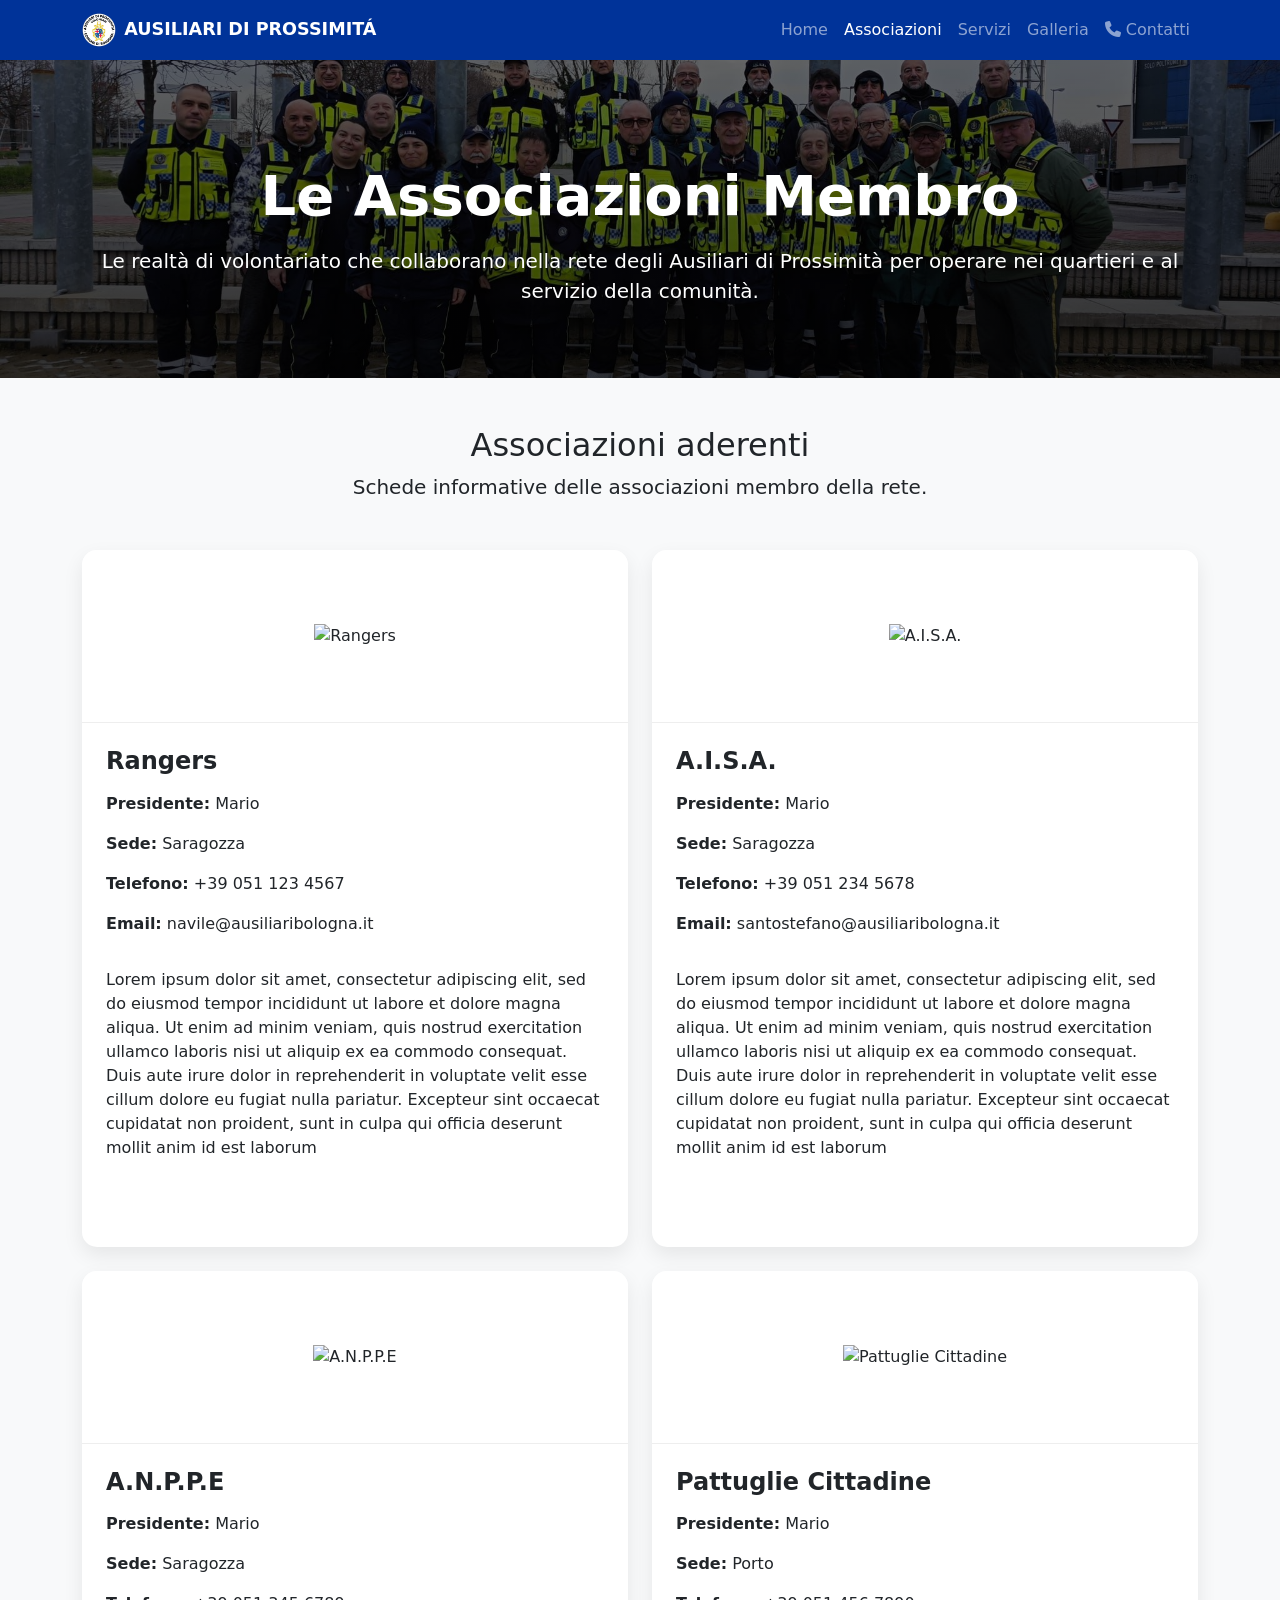
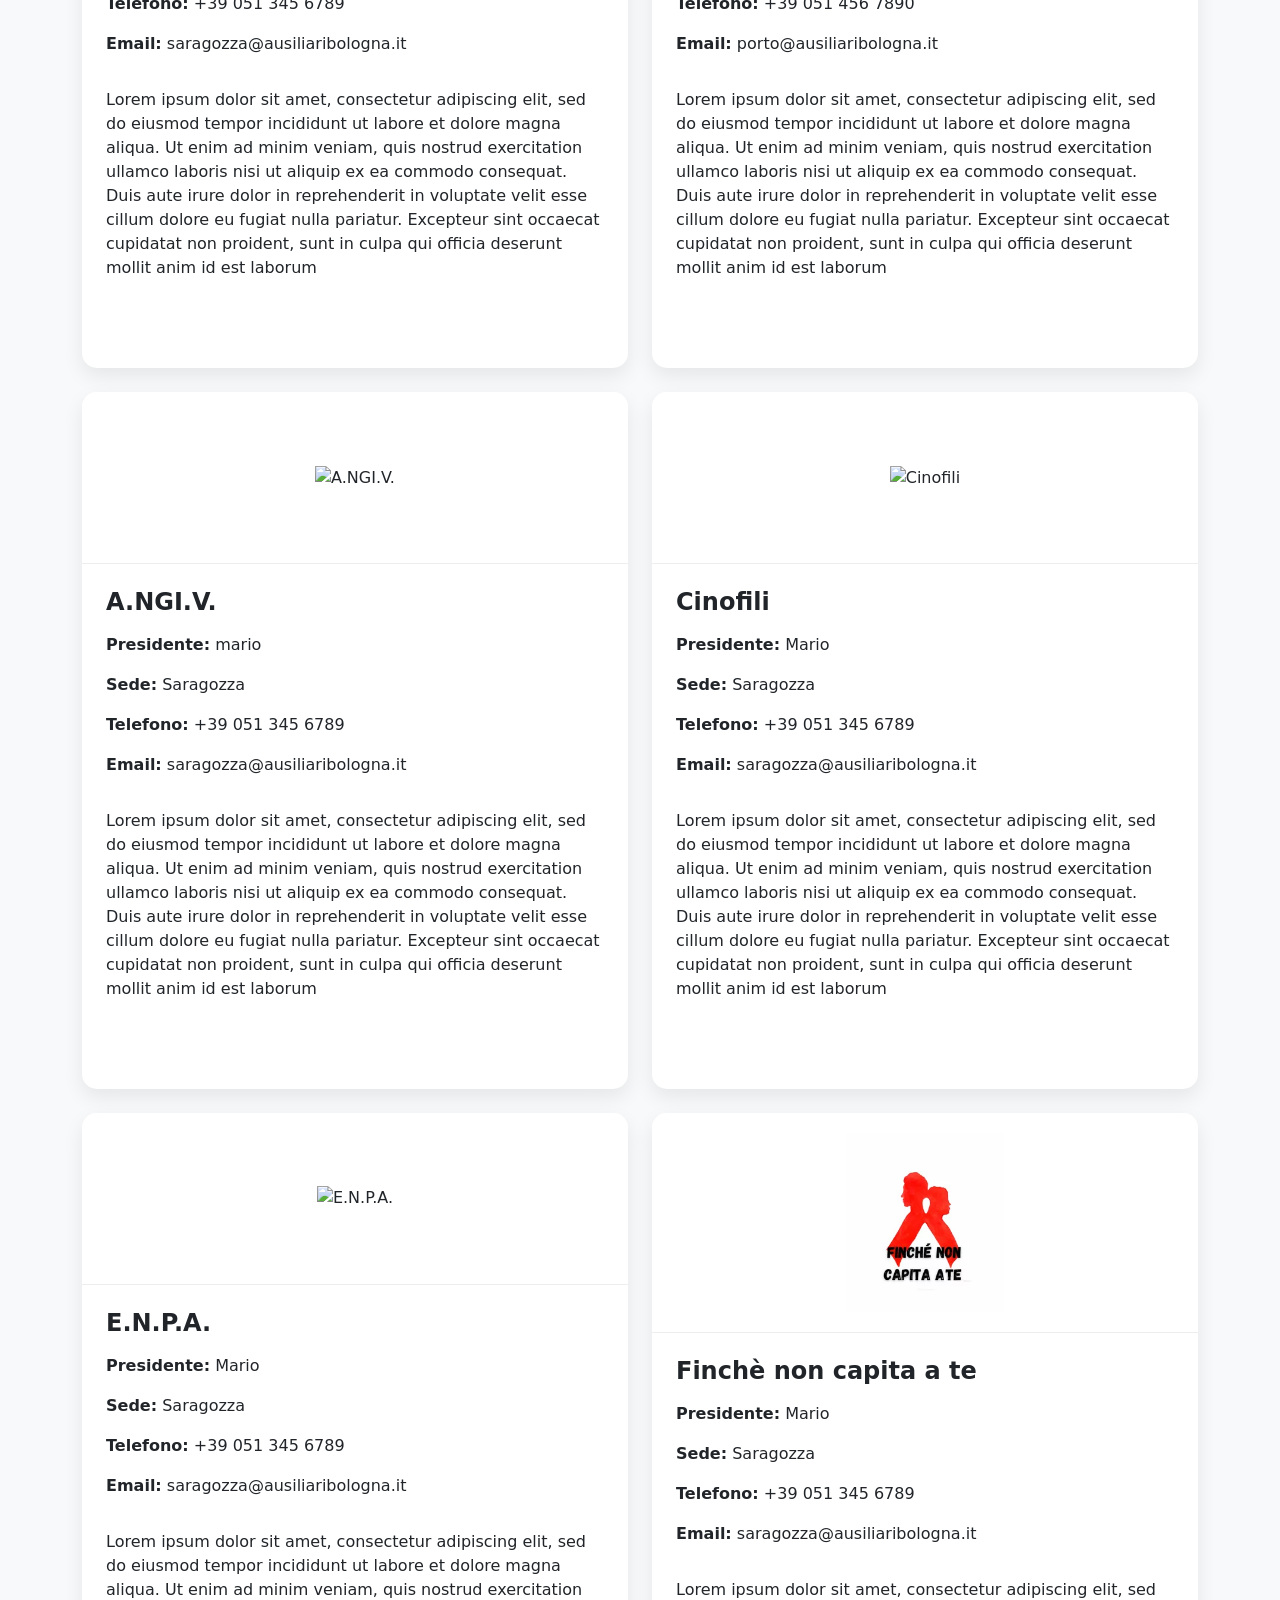
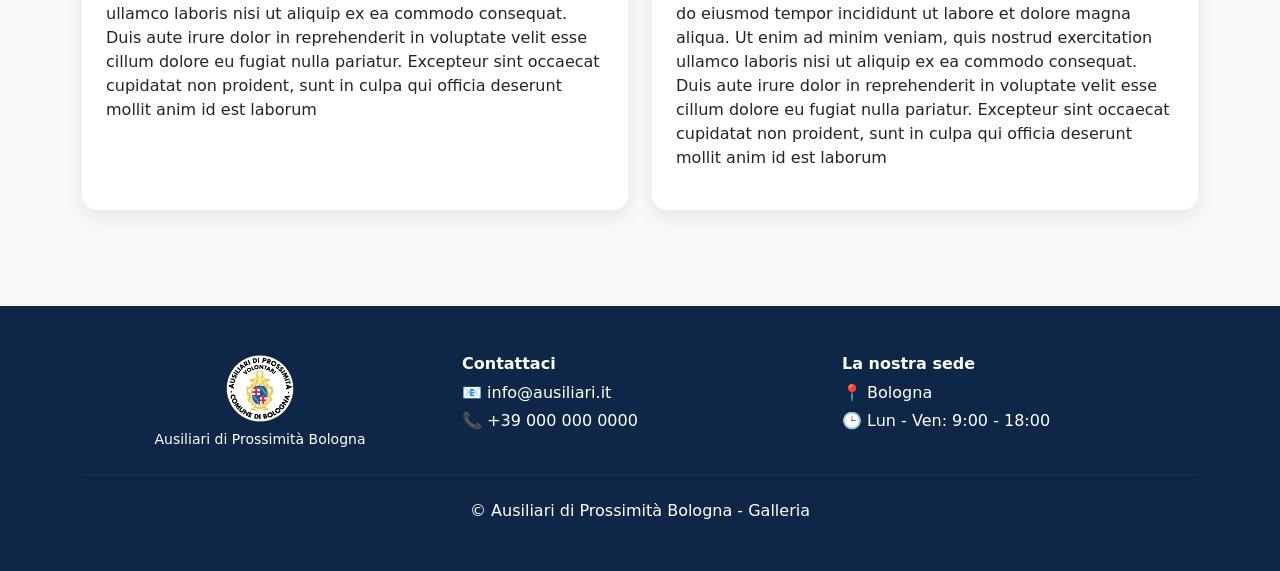
==== html/associazioni.html @ b4db6cfe "Initial commit" ====
<!DOCTYPE html>
<html lang="it">

<head>
    <meta charset="UTF-8">
    <meta name="viewport" content="width=device-width, initial-scale=1.0">
    <title>Associazioni Membro - Ausiliari di Prossimità Bologna</title>
    <link href="https://cdn.jsdelivr.net/npm/bootstrap@5.3.3/dist/css/bootstrap.min.css" rel="stylesheet">
    <link rel="stylesheet" href="https://cdnjs.cloudflare.com/ajax/libs/font-awesome/6.5.2/css/all.min.css">
    <link rel="stylesheet" href="../css/associazioni.css">
    <link rel="stylesheet" href="../css/common.css">
</head>

<body>

    <nav class="navbar navbar-expand-lg navbar-dark bg-bologna-dark fixed-top">
        <div class="container">
            <a class="navbar-brand fw-bold d-flex align-items-center gap-2" href="homepage.html">
                <img src="../immagini/logo volontari no bgrnd.png" alt="Logo" class="navbar-logo">
                <span class="navbar-brand-text">AUSILIARI DI PROSSIMITÁ</span>
            </a>
            <button class="navbar-toggler" type="button" data-bs-toggle="collapse" data-bs-target="#navbarNav"
                aria-controls="navbarNav" aria-expanded="false" aria-label="Toggle navigation">
                <span class="navbar-toggler-icon"></span>
            </button>

            <div class="collapse navbar-collapse" id="navbarNav">
                <ul class="navbar-nav ms-auto">
                    <li class="nav-item"><a class="nav-link" href="homepage.html">Home</a></li>
                    <li class="nav-item"><a class="nav-link active" href="associazioni.html">Associazioni</a></li>
                    <li class="nav-item"><a class="nav-link" href="servizi.html">Servizi</a></li>
                    <li class="nav-item"><a class="nav-link" href="galleria.html">Galleria</a></li>
                    <li class="nav-item"><a class="nav-link" href="contatti.html"><i class="fa-solid fa-phone"></i>
                            Contatti</a></li>
                </ul>
            </div>
        </div>
    </nav>

    <section class="side-hero">
        <div class="container text-center text-white">
            <h1 class="display-4 fw-bold mb-3">Le Associazioni Membro</h1>
            <p class="lead mb-0">Le realtà di volontariato che collaborano nella rete degli Ausiliari di Prossimità
                per operare nei quartieri e al servizio della comunità.</p>
        </div>
    </section>

    <section class="py-5">
        <div class="container">
            <div class="text-center mb-5">
                <h2 class="section-title">Associazioni aderenti</h2>
                <p class="lead">Schede informative delle associazioni membro della rete.</p>
            </div>

            <div class="row g-4" id="associazioniContainer"></div>
        </div>
    </section>


    <footer class="py-5 mt-5 footer-custom">
        <div class="container">
            <div class="row text-center g-4">

                <div class="col-md-4">
                    <img src="../immagini/logo volontari no bgrnd.png" alt="Logo Ausiliari di Prossimità Bologna"
                        class="footer-logo">
                    <p class="mb-0 small">
                        Ausiliari di Prossimità Bologna
                    </p>
                </div>

                <div class="col-md-4 footer-col">
                    <h6 class="fw-bold mb-2">Contattaci</h6>
                    <p class="mb-1">
                        📧 info@ausiliari.it
                    </p>
                    <p class="mb-0">
                        📞 +39 000 000 0000
                    </p>
                </div>

                <div class="col-md-4 footer-col">
                    <h6 class="fw-bold mb-2">La nostra sede</h6>
                    <p class="mb-1">
                        📍 Bologna
                    </p>
                    <p class="mb-0">
                        🕒 Lun - Ven: 9:00 - 18:00
                    </p>
                </div>

            </div>

            <hr class="my-4 footer-divider">

            <div class="text-center">
                <p class="mb-0">© Ausiliari di Prossimità Bologna - Galleria</p>
            </div>
        </div>
    </footer>

    <script src="https://cdn.jsdelivr.net/npm/bootstrap@5.3.3/dist/js/bootstrap.bundle.min.js"></script>
    <script defer src="../js/dati-associazioni.js"></script>
    <script defer src="../js/associazioni.js"></script>
</body>

</html>
---- css/associazioni.css ----
body {
    background: #f8f9fa;
}

/* HERO */
.page-hero {
    background: linear-gradient(rgba(0,0,0,0.6), rgba(0,0,0,0.7)),
                url('https://www.comune.bologna.it/myportal/C_A944/api/content/download?id=63e0cdc2f6263400970881e2&size=lg') center/cover no-repeat;
    min-height: 40vh;
    display: flex;
    align-items: center;
    padding-top: 80px;
    color: white;
}

/* BOX GENERICI */
.segreteria-box,
.contact-form-box {
    background: white;
    padding: 2rem;
    border-radius: 15px;
    box-shadow: 0 8px 20px rgba(0,0,0,0.08);
}

/* CARD ASSOCIAZIONI */
.association-card {
    border: none;
    border-radius: 15px;
    overflow: hidden;
    box-shadow: 0 8px 20px rgba(0,0,0,0.08);
    height: 100%;
}

/* BLOCCO LOGO */
.association-logo-box {
    height: 220px;
    display: flex;
    align-items: center;
    justify-content: center;
    background: #fff;
    border-bottom: 1px solid #eee;
    padding: 20px;
}

/* LOGO */
.association-logo-box img {
    max-width: 100%;
    max-height: 100%;
    width: auto;
    height: auto;
    object-fit: contain;
    object-position: center;
    display: block;
    margin: 0 auto;
}

/* TESTO CARD */
.association-info {
    display: flex;
    flex-direction: column;
    height: 100%;
}
---- css/common.css ----
/* Navbar Blu Scuro + Bottoni Rossi Bologna */
.bg-bologna-dark { background-color: #003399 !important; }
.btn-primary { 
    background-color: #FFCC00 !important; 
    border-color: #FFCC00 !important; 
}
.btn-primary:hover { 
    background-color: #b49000 !important; 
    border-color: #b49000 !important; 
}
.btn-outline-light:hover { 
    border-color: #b49000; 
    background-color: #b49000; 
    color: white; 
}
/* NAVBAR LOGO */

.navbar-logo {
    height: 34px;
    width: auto;
    object-fit: contain;
}

.navbar-brand {
    font-size: 1.1rem;
    line-height: 1.1;
}

.navbar-brand-text {
    display: inline-block;
}

@media (max-width: 575.98px) {
    .navbar-brand {
        font-size: 0.82rem;
        max-width: calc(100% - 56px);
    }

    .navbar-brand-text {
        line-height: 1.05;
    }

    .navbar-logo {
        height: 24px;
    }

    .navbar {
        padding-top: 0.35rem;
        padding-bottom: 0.35rem;
    }

    .navbar-toggler {
        padding: 0.25rem 0.5rem;
    }
}
/* FOOTER */

.footer-custom {
    background: #0f2747;
    color: white;
}

.footer-divider {
    border-color: rgba(255,255,255,0.2);
}

.footer-logo {
    max-width: 70px;
    height: auto;
    display: block;
    margin: 0 auto 6px;
}

.footer-col {
    display: flex;
    flex-direction: column;
    align-items: center;
}

/* su desktop li allineiamo a sinistra ma con struttura uguale */
@media (min-width: 768px) {
    .footer-col {
        align-items: flex-start;
    }
}

.side-hero {
    background: linear-gradient(rgba(0,0,0,0.55), rgba(0,0,0,0.72)),
                url('../immagini/foto\ di\ gruppo.jpeg') center/cover no-repeat;
    min-height: 42vh;
    display: flex;
    align-items: center;
    padding-top: 90px;
}

.side-row {
    margin-bottom: 2rem;
}
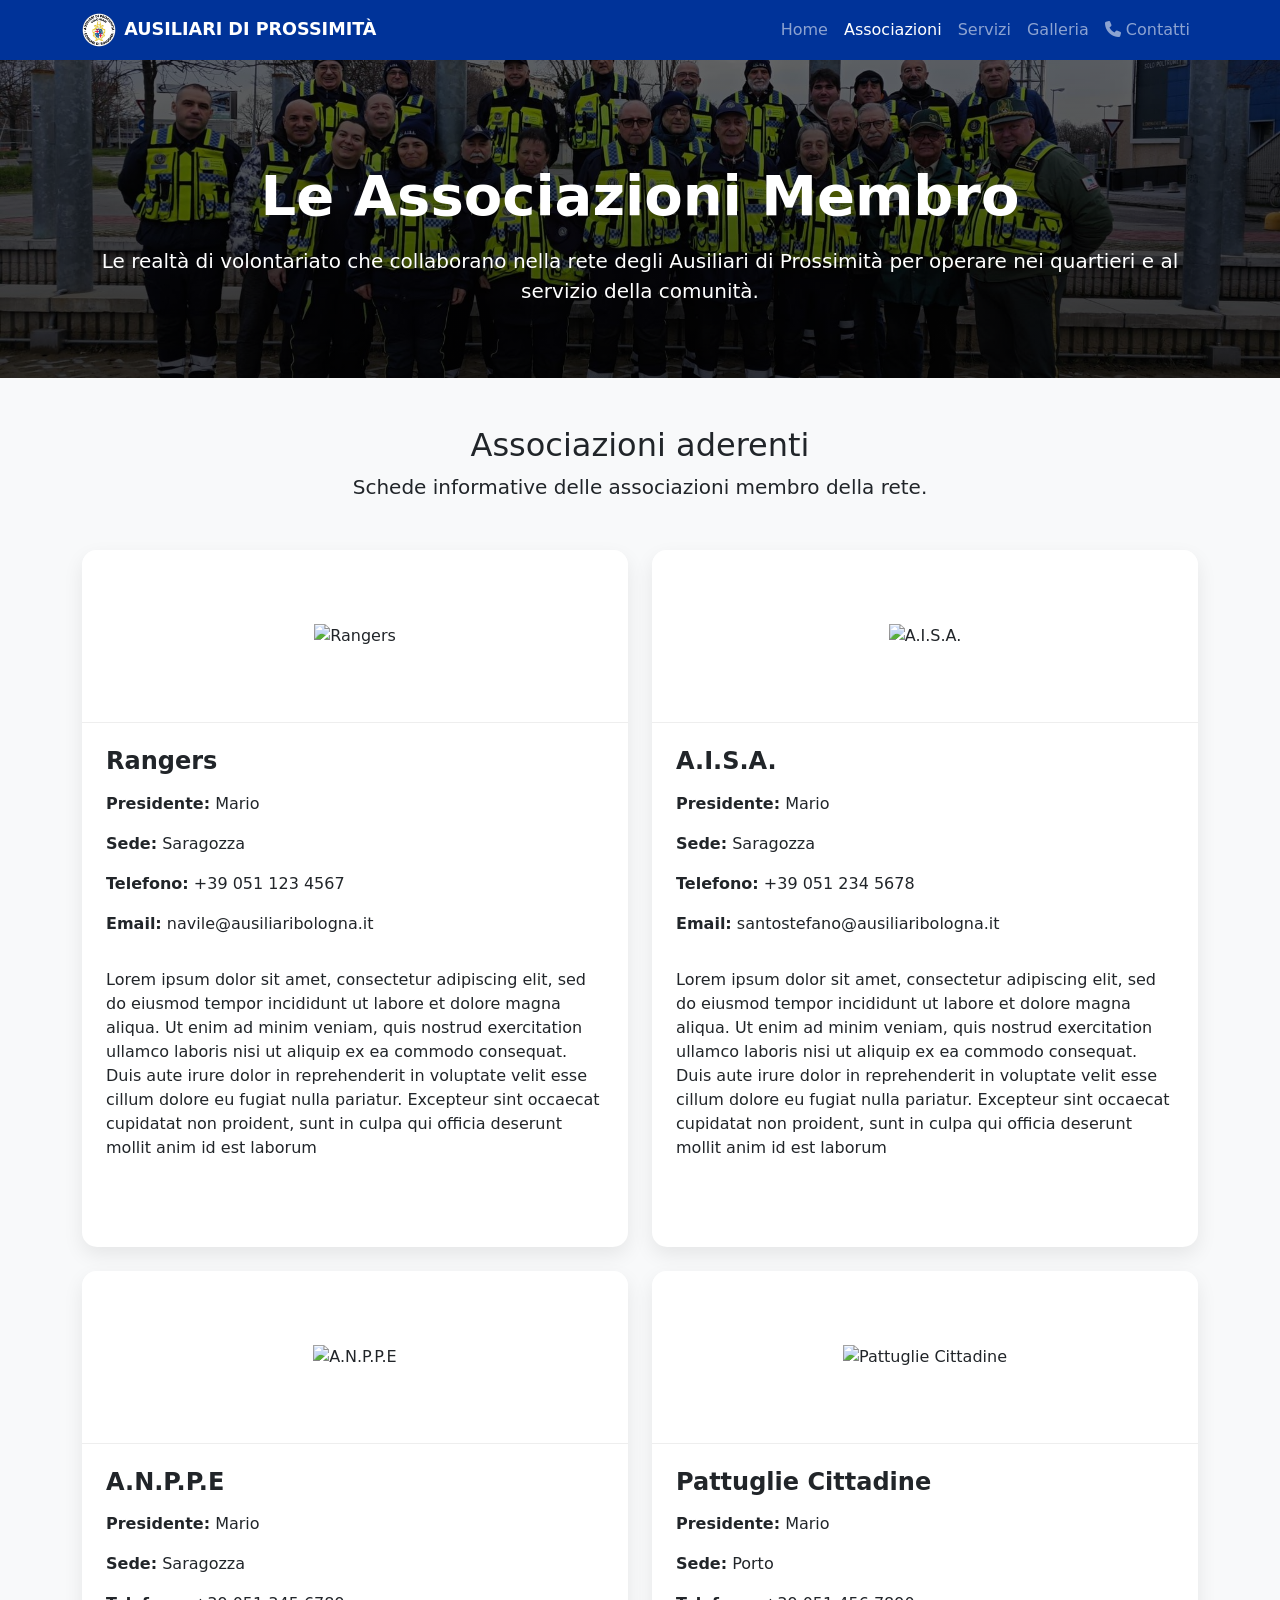
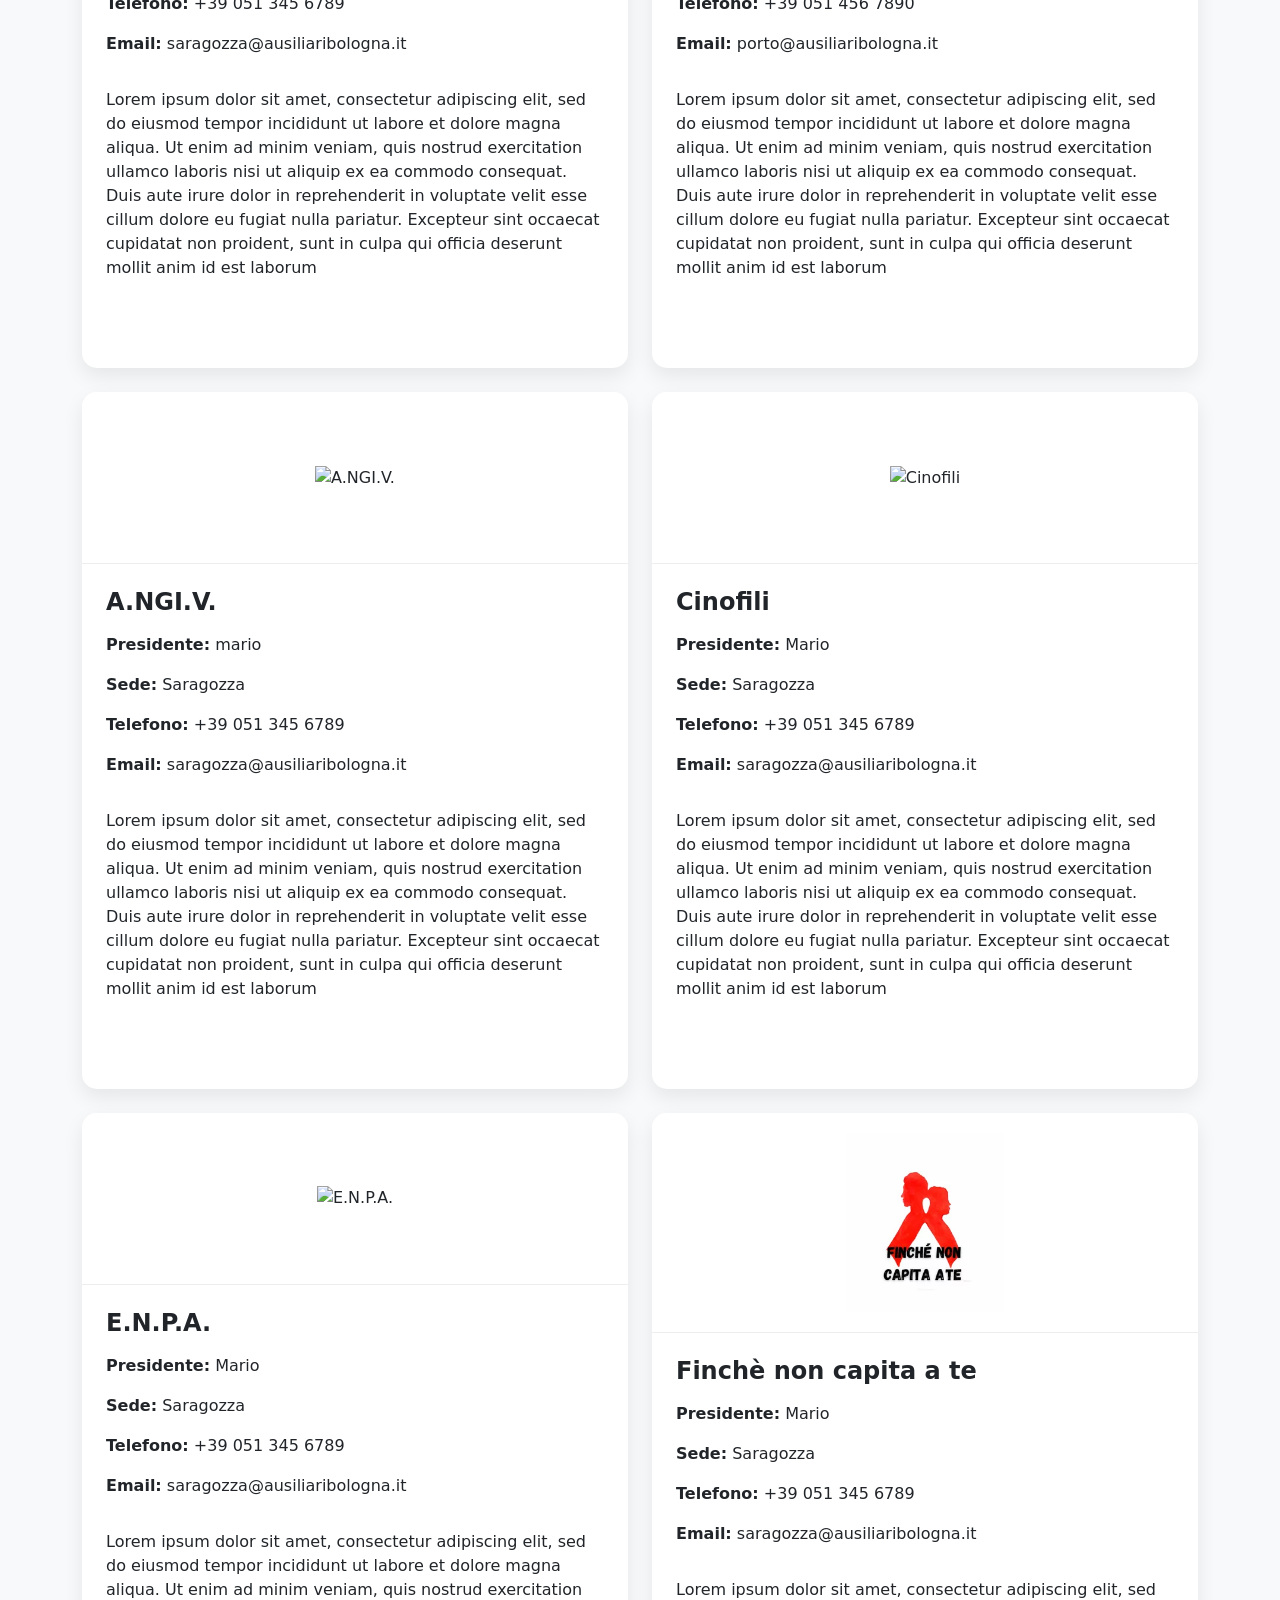
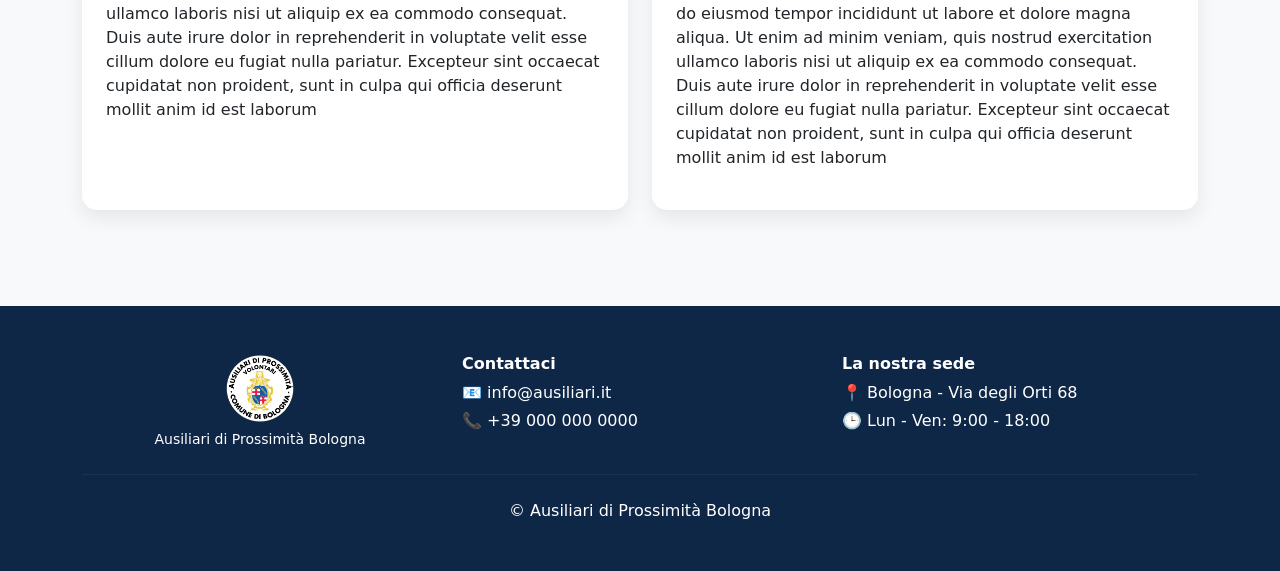
==== commit a05c5bd8: "pulizia codice, PHP pulizia codice morto css, fix footer, nuovo php" ====
--- a/html/associazioni.html
+++ b/html/associazioni.html
@@ -17,7 +17,7 @@
         <div class="container">
             <a class="navbar-brand fw-bold d-flex align-items-center gap-2" href="homepage.html">
                 <img src="../immagini/logo volontari no bgrnd.png" alt="Logo" class="navbar-logo">
-                <span class="navbar-brand-text">AUSILIARI DI PROSSIMITÁ</span>
+                <span class="navbar-brand-text">AUSILIARI DI PROSSIMITÀ</span>
             </a>
             <button class="navbar-toggler" type="button" data-bs-toggle="collapse" data-bs-target="#navbarNav"
                 aria-controls="navbarNav" aria-expanded="false" aria-label="Toggle navigation">
@@ -82,7 +82,7 @@
                 <div class="col-md-4 footer-col">
                     <h6 class="fw-bold mb-2">La nostra sede</h6>
                     <p class="mb-1">
-                        📍 Bologna
+                        📍 Bologna - Via degli Orti 68
                     </p>
                     <p class="mb-0">
                         🕒 Lun - Ven: 9:00 - 18:00
@@ -94,7 +94,7 @@
             <hr class="my-4 footer-divider">
 
             <div class="text-center">
-                <p class="mb-0">© Ausiliari di Prossimità Bologna - Galleria</p>
+                <p class="mb-0">© Ausiliari di Prossimità Bologna</p>
             </div>
         </div>
     </footer>
--- a/css/associazioni.css
+++ b/css/associazioni.css
@@ -1,16 +1,5 @@
 body {
     background: #f8f9fa;
-}
-
-/* HERO */
-.page-hero {
-    background: linear-gradient(rgba(0,0,0,0.6), rgba(0,0,0,0.7)),
-                url('https://www.comune.bologna.it/myportal/C_A944/api/content/download?id=63e0cdc2f6263400970881e2&size=lg') center/cover no-repeat;
-    min-height: 40vh;
-    display: flex;
-    align-items: center;
-    padding-top: 80px;
-    color: white;
 }
 
 /* BOX GENERICI */
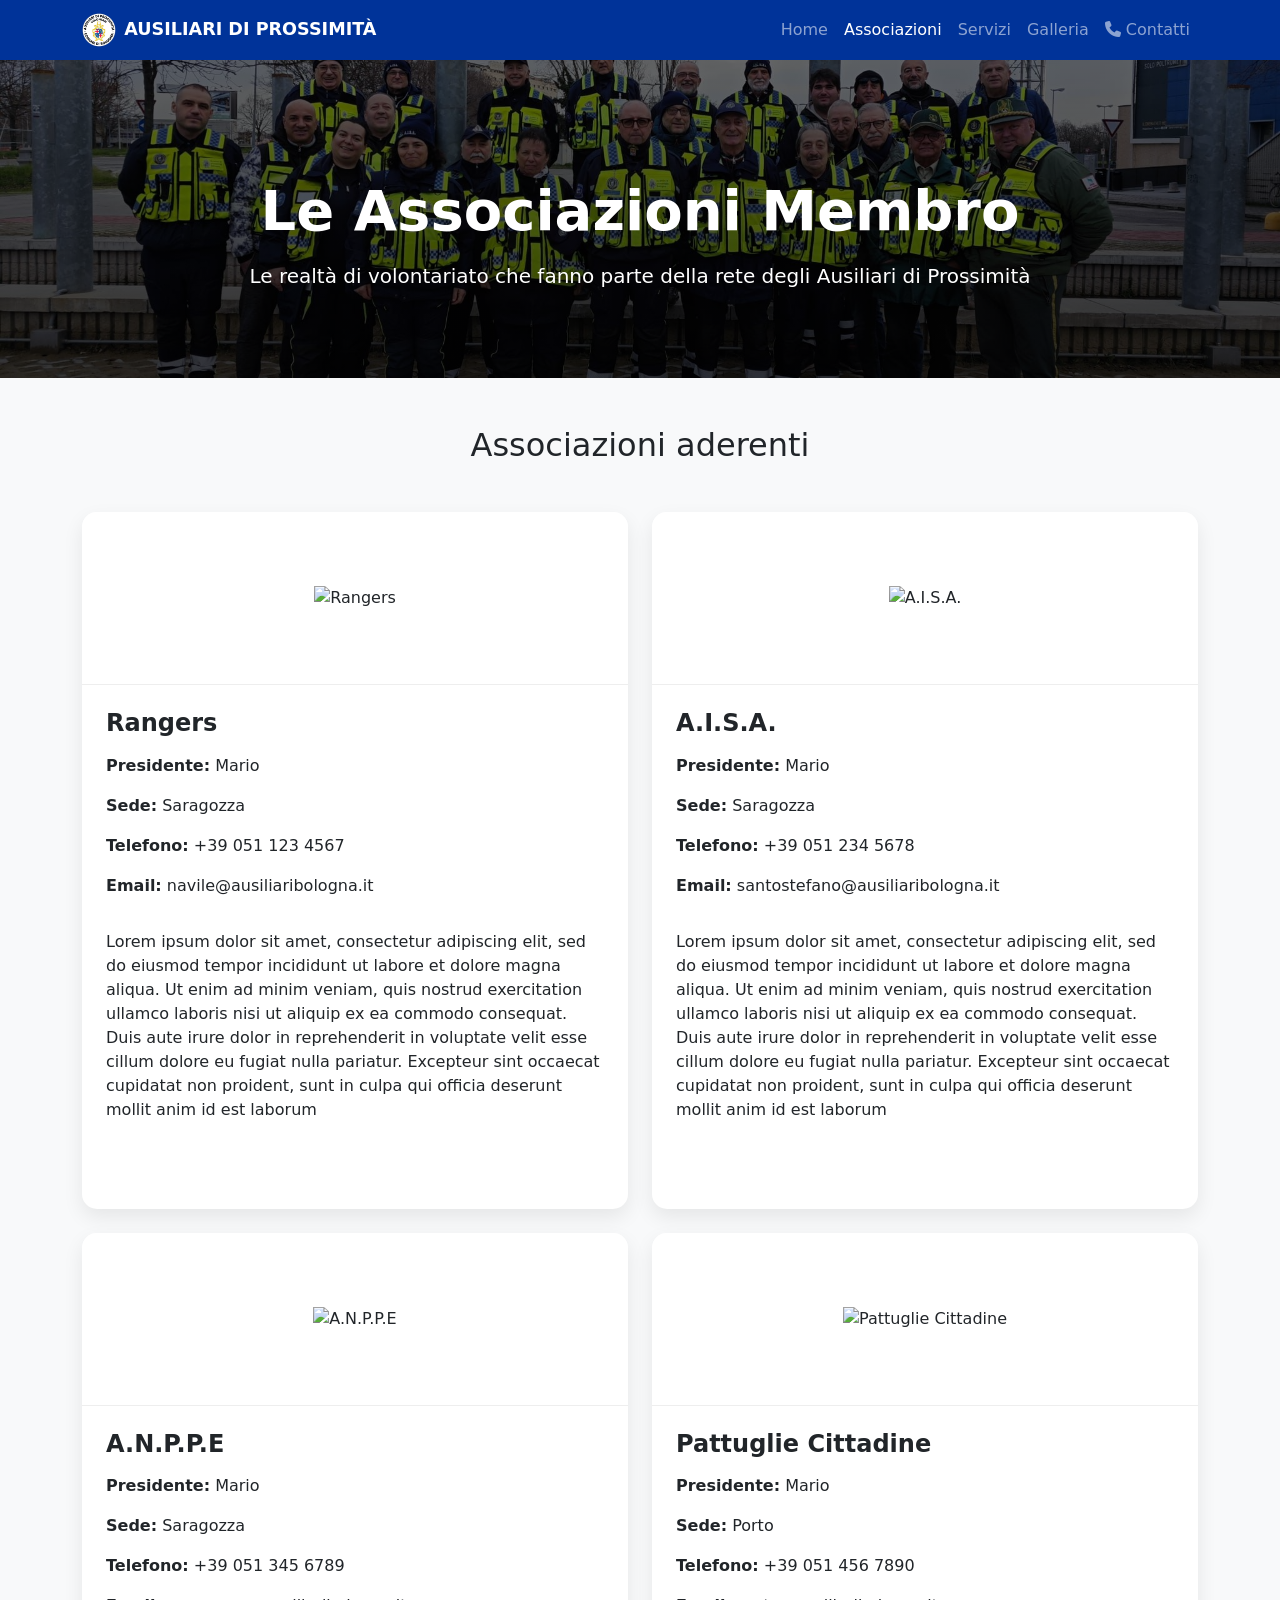
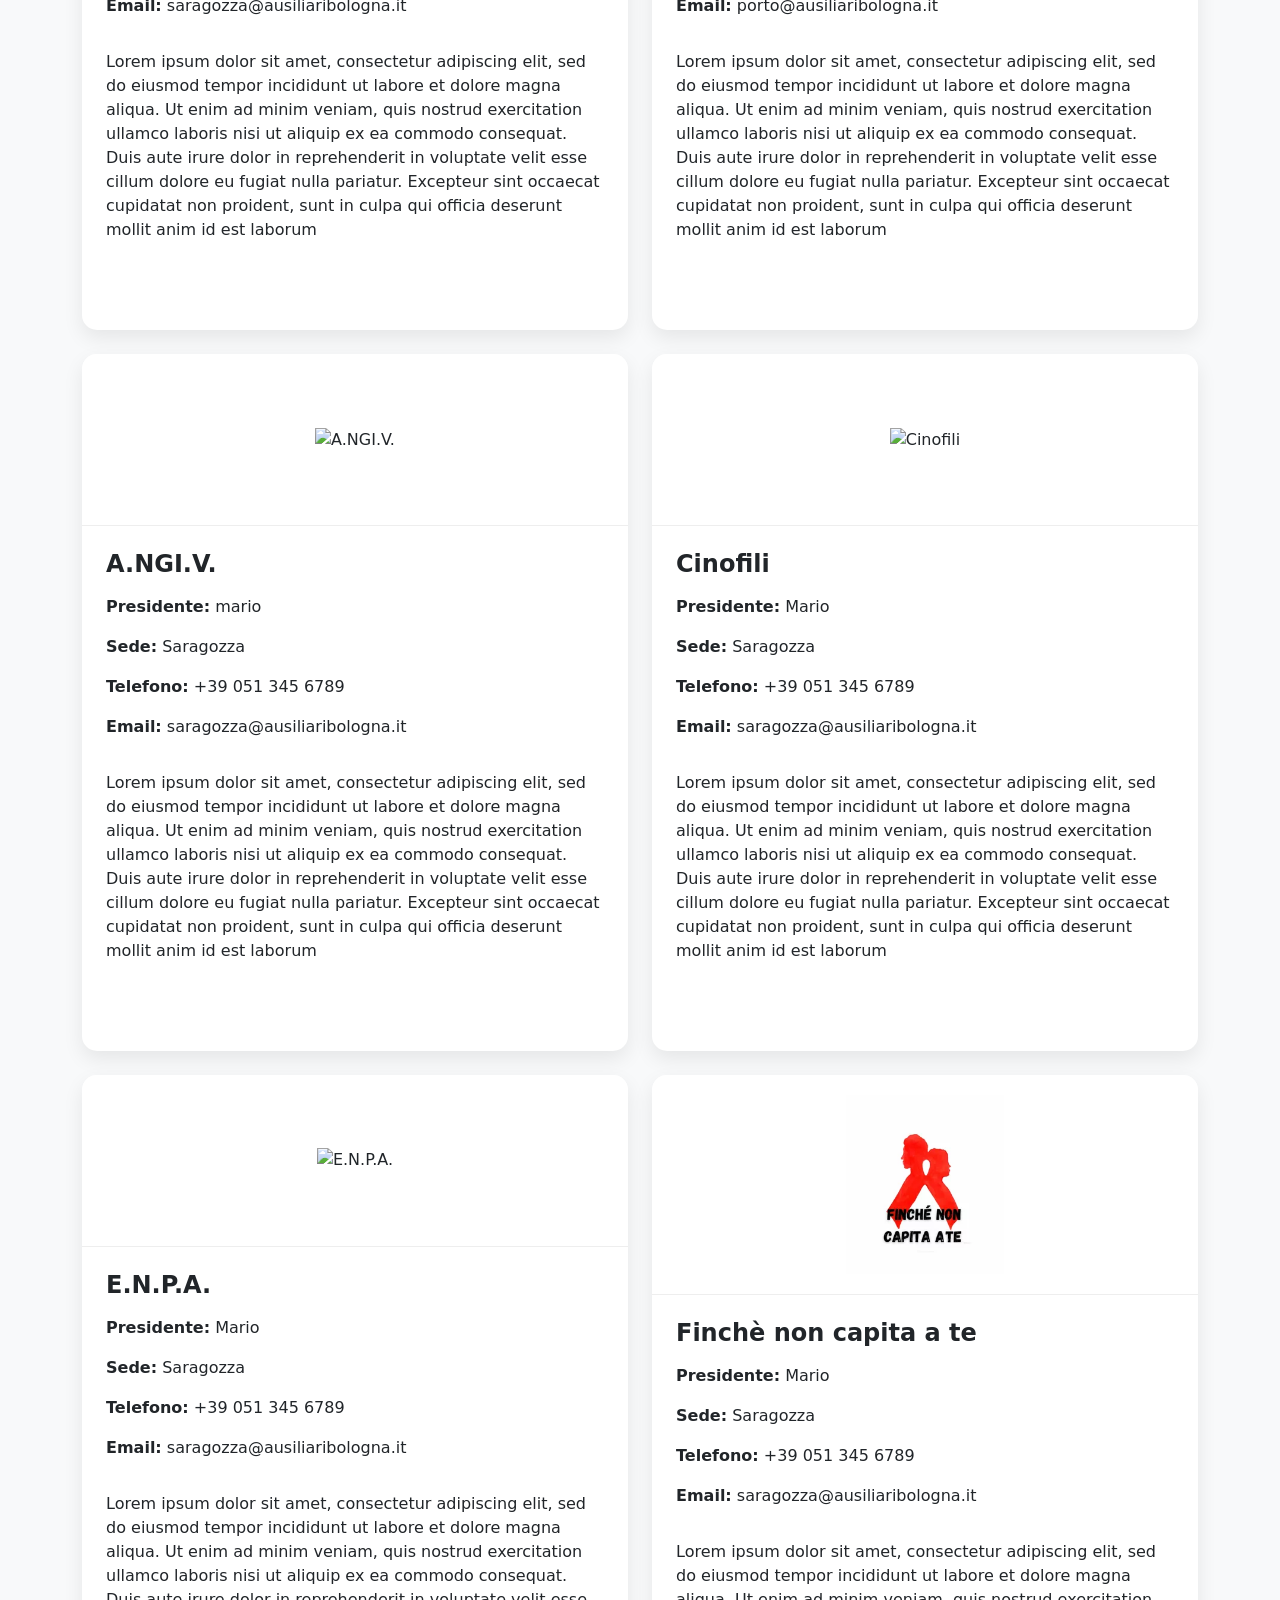
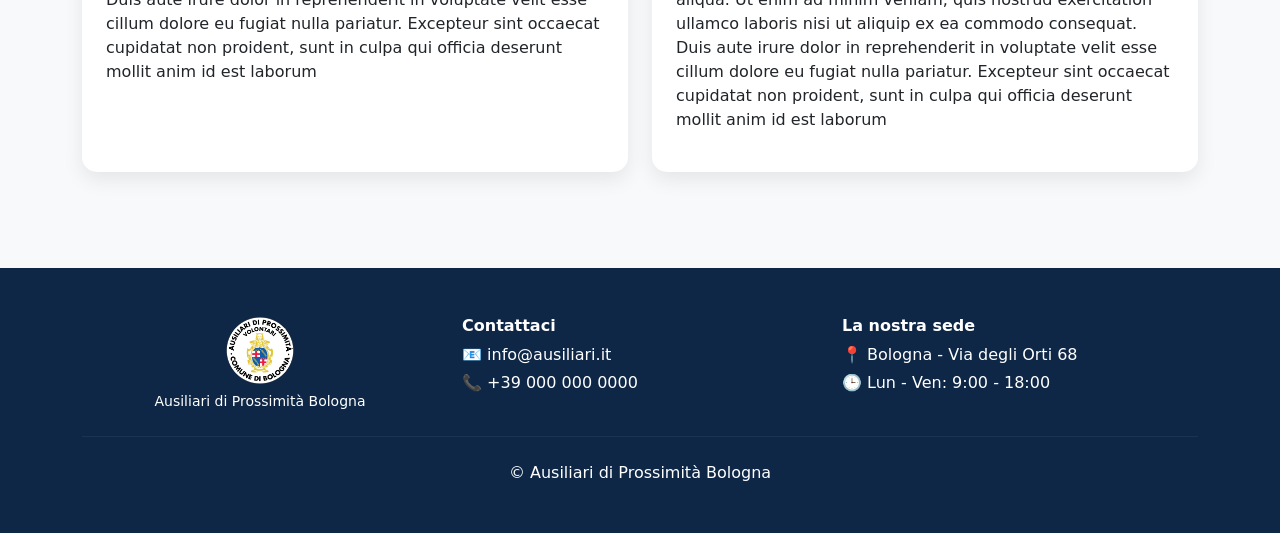
==== commit 6392405e: "popolamento pt1" ====
--- a/html/associazioni.html
+++ b/html/associazioni.html
@@ -40,8 +40,7 @@
     <section class="side-hero">
         <div class="container text-center text-white">
             <h1 class="display-4 fw-bold mb-3">Le Associazioni Membro</h1>
-            <p class="lead mb-0">Le realtà di volontariato che collaborano nella rete degli Ausiliari di Prossimità
-                per operare nei quartieri e al servizio della comunità.</p>
+            <p class="lead mb-0">Le realtà di volontariato che fanno parte della rete degli Ausiliari di Prossimità</p>
         </div>
     </section>
 
@@ -49,7 +48,6 @@
         <div class="container">
             <div class="text-center mb-5">
                 <h2 class="section-title">Associazioni aderenti</h2>
-                <p class="lead">Schede informative delle associazioni membro della rete.</p>
             </div>
 
             <div class="row g-4" id="associazioniContainer"></div>
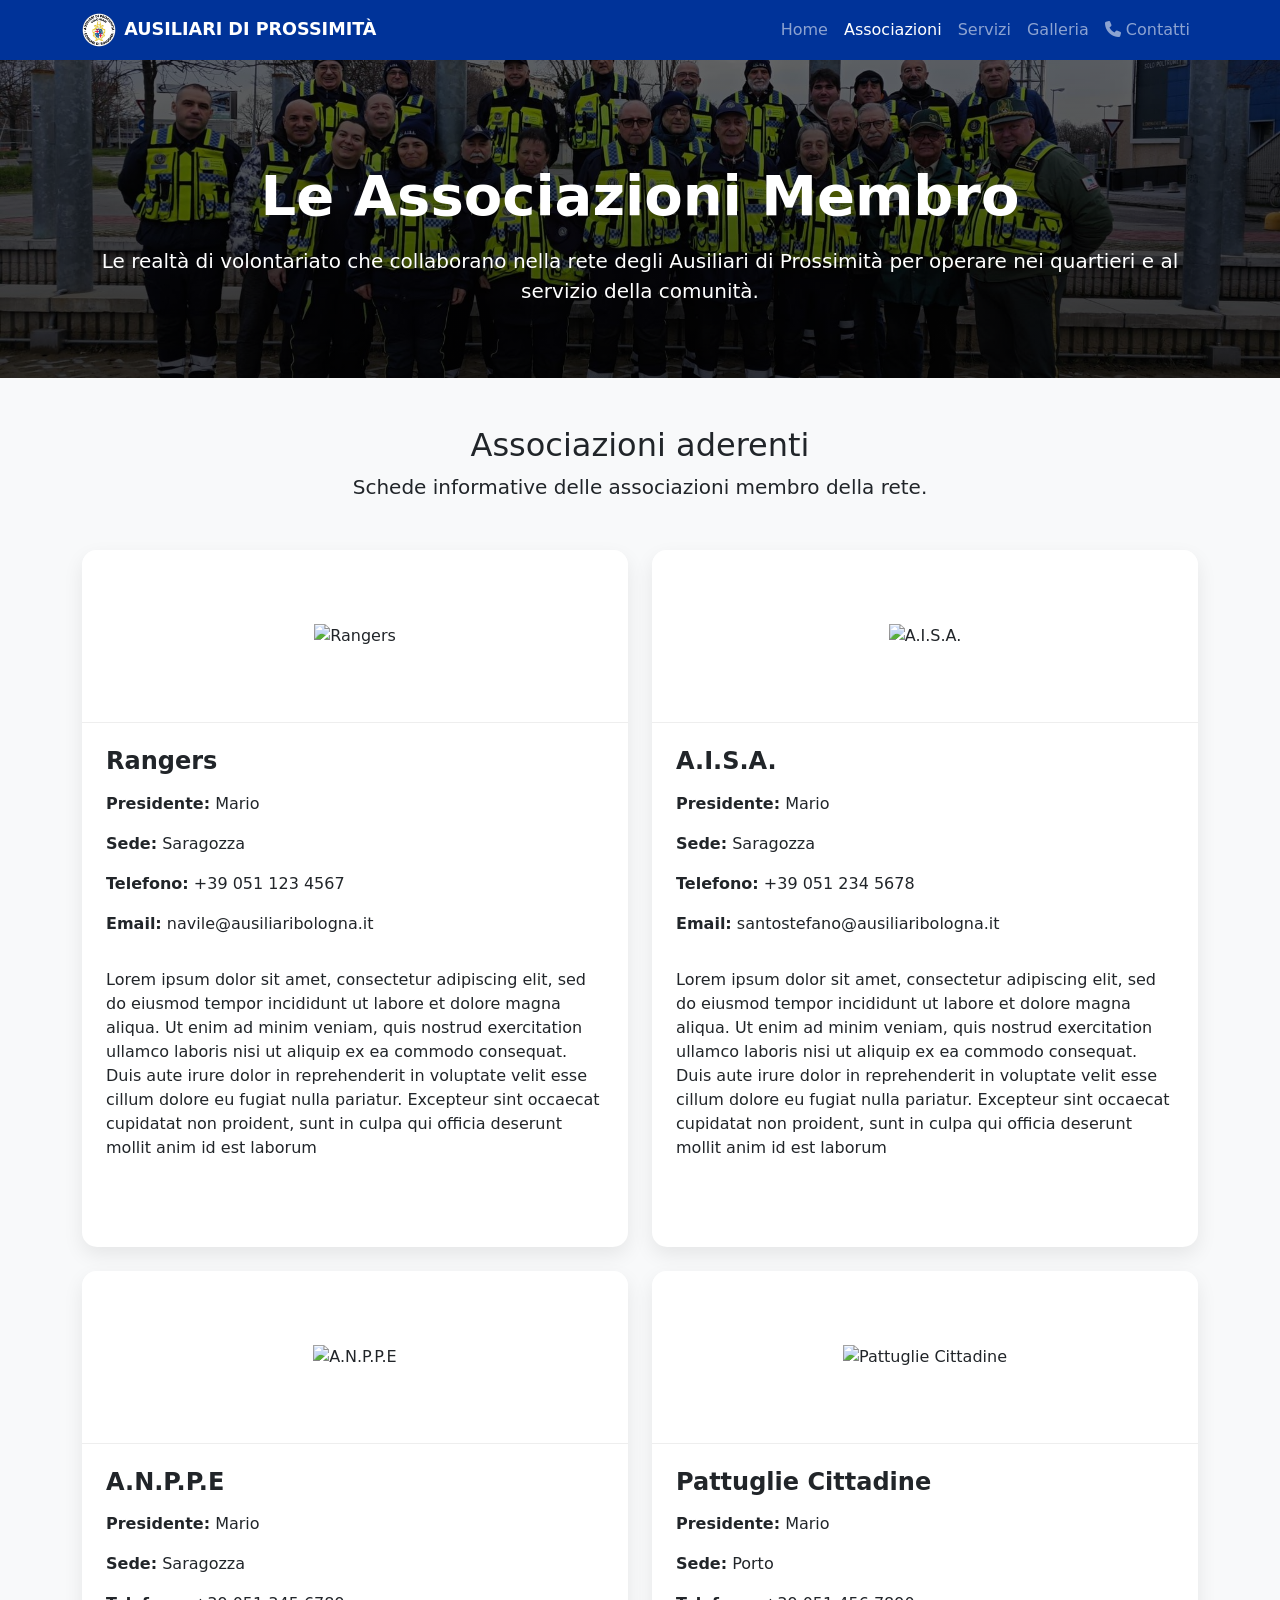
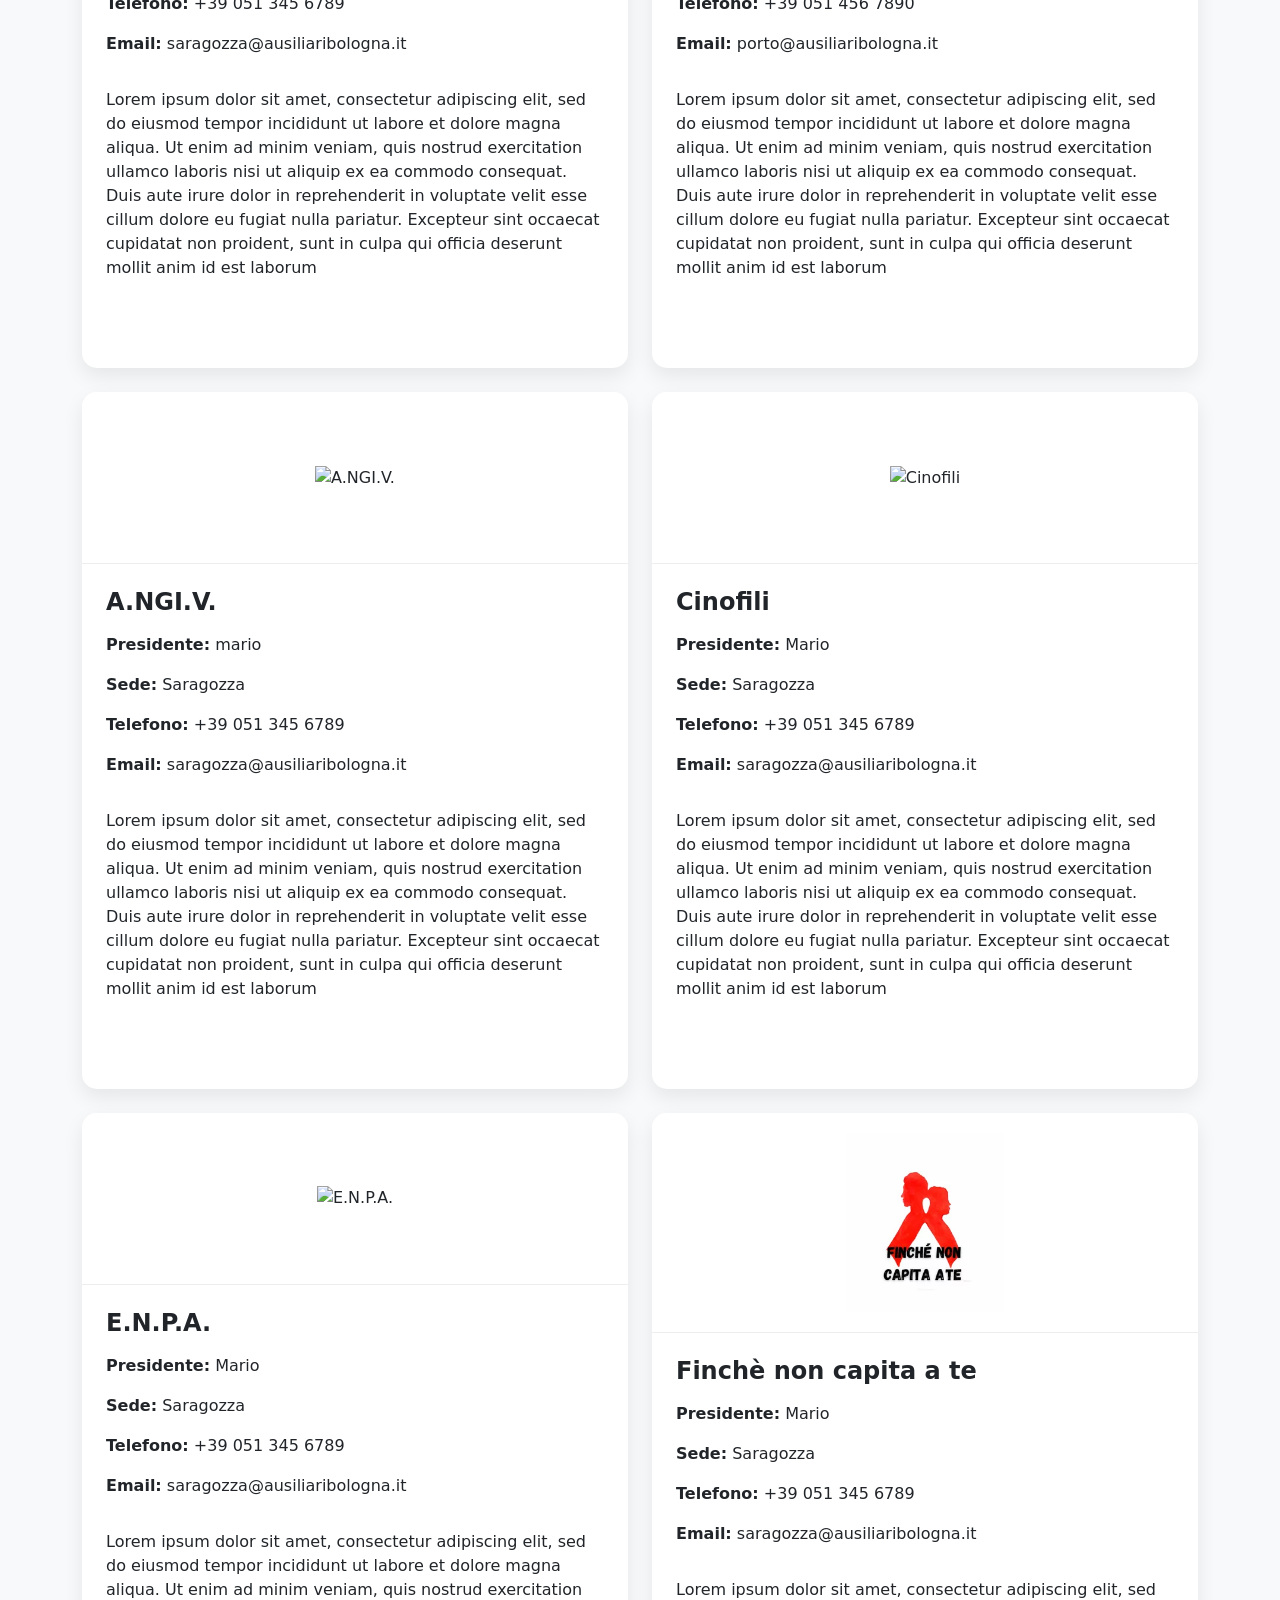
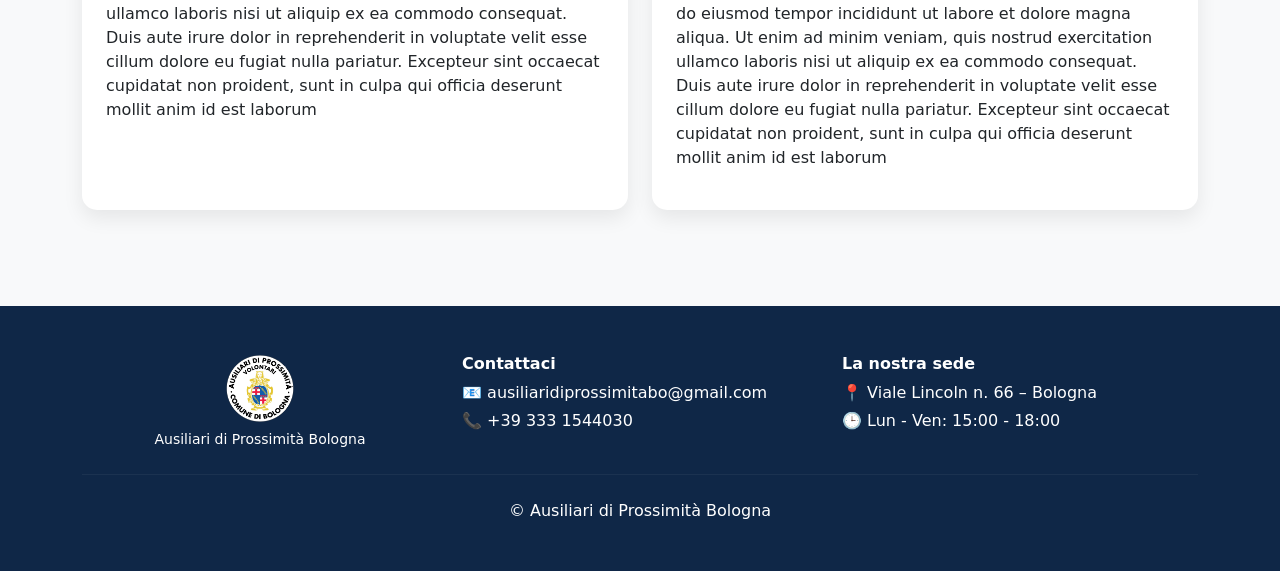
==== commit 27239443: "footer e homepage footer automatico e impaginazione homepage rivista" ====
--- a/html/associazioni.html
+++ b/html/associazioni.html
@@ -40,7 +40,8 @@
     <section class="side-hero">
         <div class="container text-center text-white">
             <h1 class="display-4 fw-bold mb-3">Le Associazioni Membro</h1>
-            <p class="lead mb-0">Le realtà di volontariato che fanno parte della rete degli Ausiliari di Prossimità</p>
+            <p class="lead mb-0">Le realtà di volontariato che collaborano nella rete degli Ausiliari di Prossimità
+                per operare nei quartieri e al servizio della comunità.</p>
         </div>
     </section>
 
@@ -48,6 +49,7 @@
         <div class="container">
             <div class="text-center mb-5">
                 <h2 class="section-title">Associazioni aderenti</h2>
+                <p class="lead">Schede informative delle associazioni membro della rete.</p>
             </div>
 
             <div class="row g-4" id="associazioniContainer"></div>
@@ -55,51 +57,12 @@
     </section>
 
 
-    <footer class="py-5 mt-5 footer-custom">
-        <div class="container">
-            <div class="row text-center g-4">
-
-                <div class="col-md-4">
-                    <img src="../immagini/logo volontari no bgrnd.png" alt="Logo Ausiliari di Prossimità Bologna"
-                        class="footer-logo">
-                    <p class="mb-0 small">
-                        Ausiliari di Prossimità Bologna
-                    </p>
-                </div>
-
-                <div class="col-md-4 footer-col">
-                    <h6 class="fw-bold mb-2">Contattaci</h6>
-                    <p class="mb-1">
-                        📧 info@ausiliari.it
-                    </p>
-                    <p class="mb-0">
-                        📞 +39 000 000 0000
-                    </p>
-                </div>
-
-                <div class="col-md-4 footer-col">
-                    <h6 class="fw-bold mb-2">La nostra sede</h6>
-                    <p class="mb-1">
-                        📍 Bologna - Via degli Orti 68
-                    </p>
-                    <p class="mb-0">
-                        🕒 Lun - Ven: 9:00 - 18:00
-                    </p>
-                </div>
-
-            </div>
-
-            <hr class="my-4 footer-divider">
-
-            <div class="text-center">
-                <p class="mb-0">© Ausiliari di Prossimità Bologna</p>
-            </div>
-        </div>
-    </footer>
+    <footer id="site-footer" class="py-5 mt-5 footer-custom"></footer>
 
     <script src="https://cdn.jsdelivr.net/npm/bootstrap@5.3.3/dist/js/bootstrap.bundle.min.js"></script>
     <script defer src="../js/dati-associazioni.js"></script>
     <script defer src="../js/associazioni.js"></script>
+    <script defer src="../js/footer.js"></script>
 </body>
 
 </html>
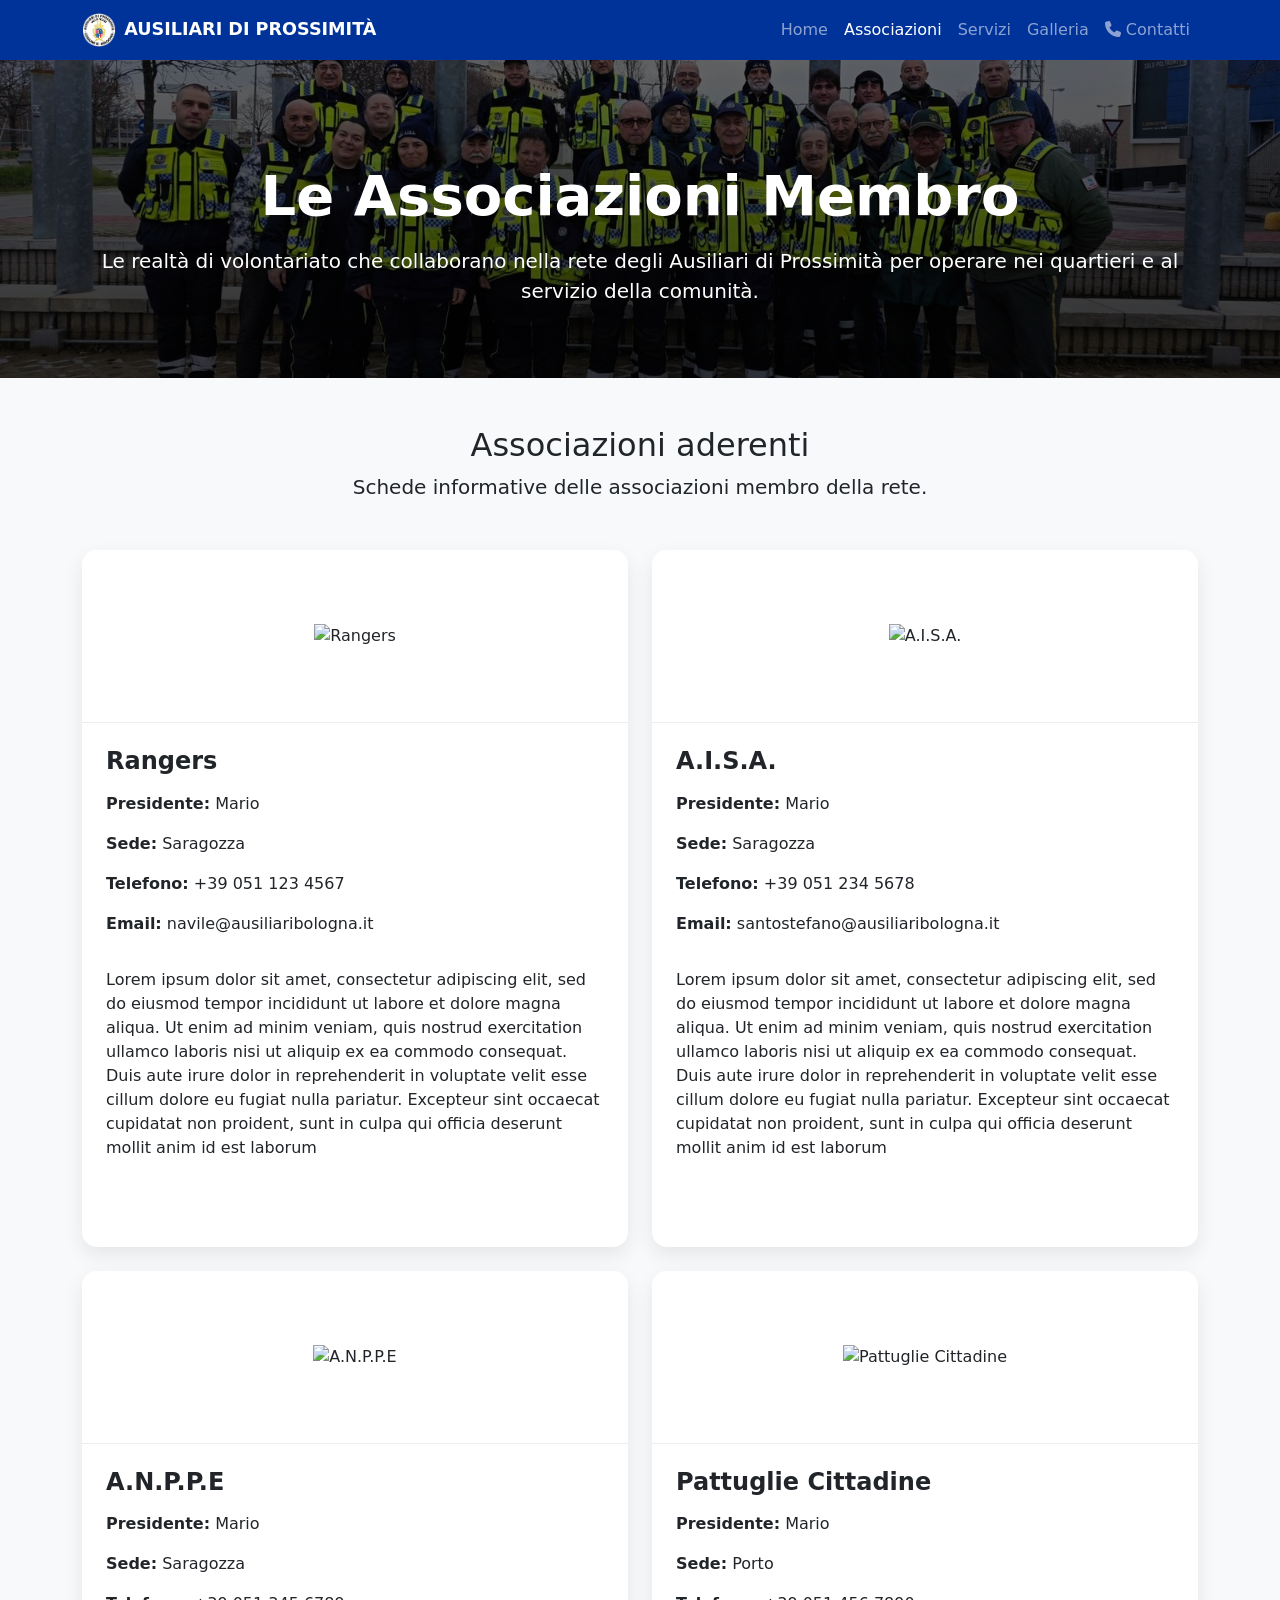
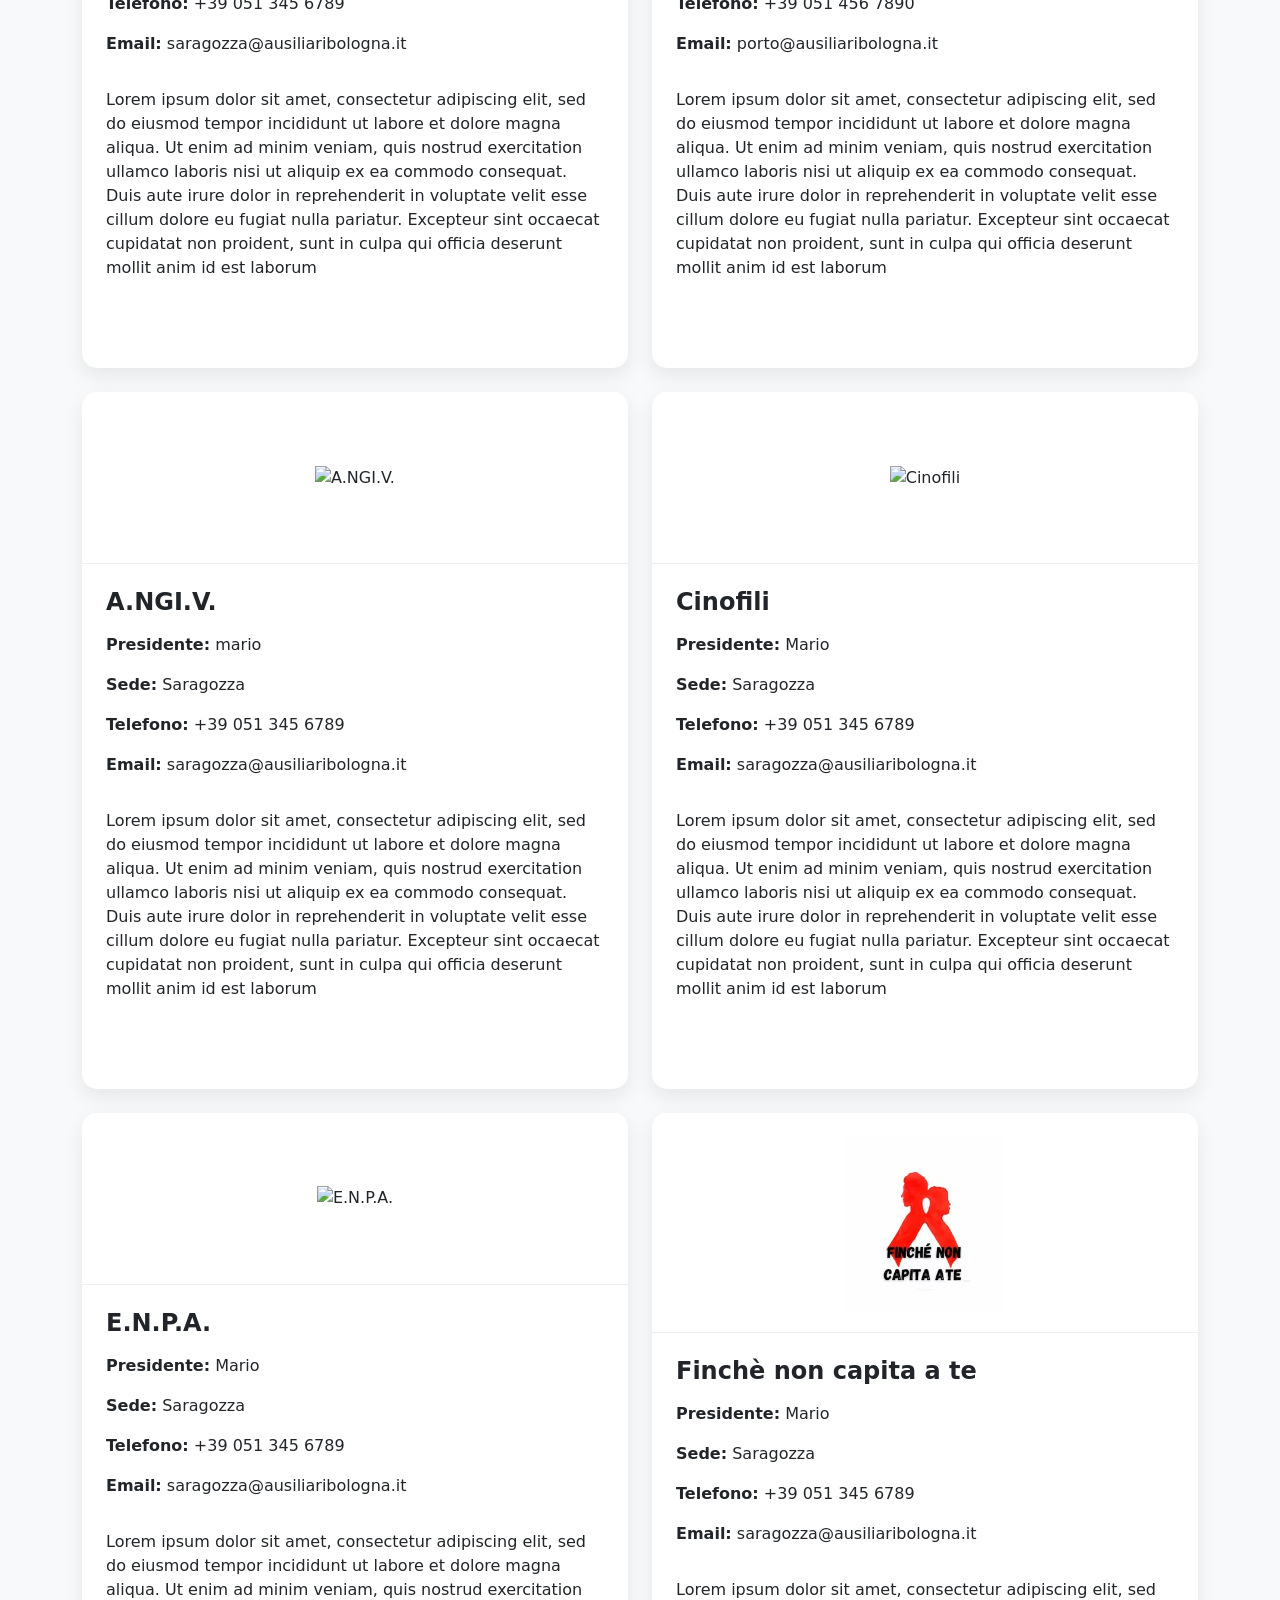
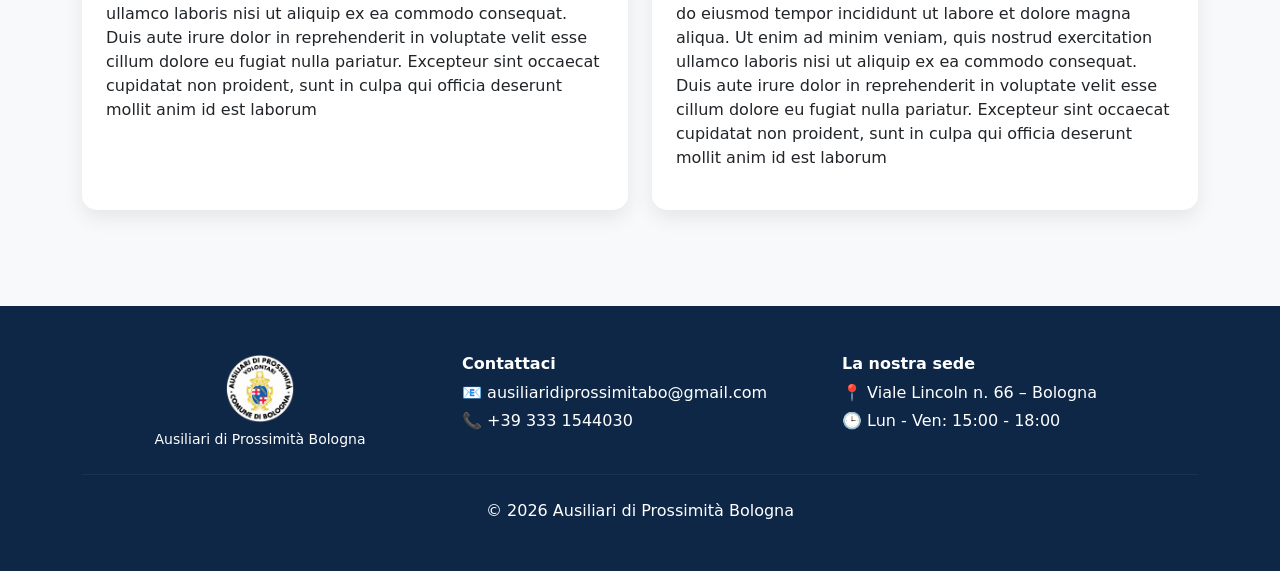
==== commit 4b38b963: "fissaggi maiuscole minuscole, layout" ====
--- a/html/associazioni.html
+++ b/html/associazioni.html
@@ -7,35 +7,13 @@
     <title>Associazioni Membro - Ausiliari di Prossimità Bologna</title>
     <link href="https://cdn.jsdelivr.net/npm/bootstrap@5.3.3/dist/css/bootstrap.min.css" rel="stylesheet">
     <link rel="stylesheet" href="https://cdnjs.cloudflare.com/ajax/libs/font-awesome/6.5.2/css/all.min.css">
+    <link rel="stylesheet" href="../css/common.css">
     <link rel="stylesheet" href="../css/associazioni.css">
-    <link rel="stylesheet" href="../css/common.css">
 </head>
 
 <body>
 
-    <nav class="navbar navbar-expand-lg navbar-dark bg-bologna-dark fixed-top">
-        <div class="container">
-            <a class="navbar-brand fw-bold d-flex align-items-center gap-2" href="homepage.html">
-                <img src="../immagini/logo volontari no bgrnd.png" alt="Logo" class="navbar-logo">
-                <span class="navbar-brand-text">AUSILIARI DI PROSSIMITÀ</span>
-            </a>
-            <button class="navbar-toggler" type="button" data-bs-toggle="collapse" data-bs-target="#navbarNav"
-                aria-controls="navbarNav" aria-expanded="false" aria-label="Toggle navigation">
-                <span class="navbar-toggler-icon"></span>
-            </button>
-
-            <div class="collapse navbar-collapse" id="navbarNav">
-                <ul class="navbar-nav ms-auto">
-                    <li class="nav-item"><a class="nav-link" href="homepage.html">Home</a></li>
-                    <li class="nav-item"><a class="nav-link active" href="associazioni.html">Associazioni</a></li>
-                    <li class="nav-item"><a class="nav-link" href="servizi.html">Servizi</a></li>
-                    <li class="nav-item"><a class="nav-link" href="galleria.html">Galleria</a></li>
-                    <li class="nav-item"><a class="nav-link" href="contatti.html"><i class="fa-solid fa-phone"></i>
-                            Contatti</a></li>
-                </ul>
-            </div>
-        </div>
-    </nav>
+    <nav id="site-navbar"></nav>
 
     <section class="side-hero">
         <div class="container text-center text-white">
@@ -57,12 +35,12 @@
     </section>
 
 
-    <footer id="site-footer" class="py-5 mt-5 footer-custom"></footer>
+    <footer id="site-footer"></footer>
 
     <script src="https://cdn.jsdelivr.net/npm/bootstrap@5.3.3/dist/js/bootstrap.bundle.min.js"></script>
     <script defer src="../js/dati-associazioni.js"></script>
     <script defer src="../js/associazioni.js"></script>
-    <script defer src="../js/footer.js"></script>
+    <script defer src="../js/common.js"></script>
 </body>
 
 </html>
--- a/css/common.css
+++ b/css/common.css
@@ -86,7 +86,7 @@
 
 .side-hero {
     background: linear-gradient(rgba(0,0,0,0.55), rgba(0,0,0,0.72)),
-                url('../immagini/foto\ di\ gruppo.jpeg') center/cover no-repeat;
+                url('../immagini/foto-di-gruppo.jpeg') center/cover no-repeat;
     min-height: 42vh;
     display: flex;
     align-items: center;
@@ -95,4 +95,10 @@
 
 .side-row {
     margin-bottom: 2rem;
+}
+
+/* La navbar è fixed: senza questo, saltando a un'ancora (#contatti, #ass1...)
+   il titolo della sezione finisce nascosto sotto la barra. */
+:target {
+    scroll-margin-top: 90px;
 }
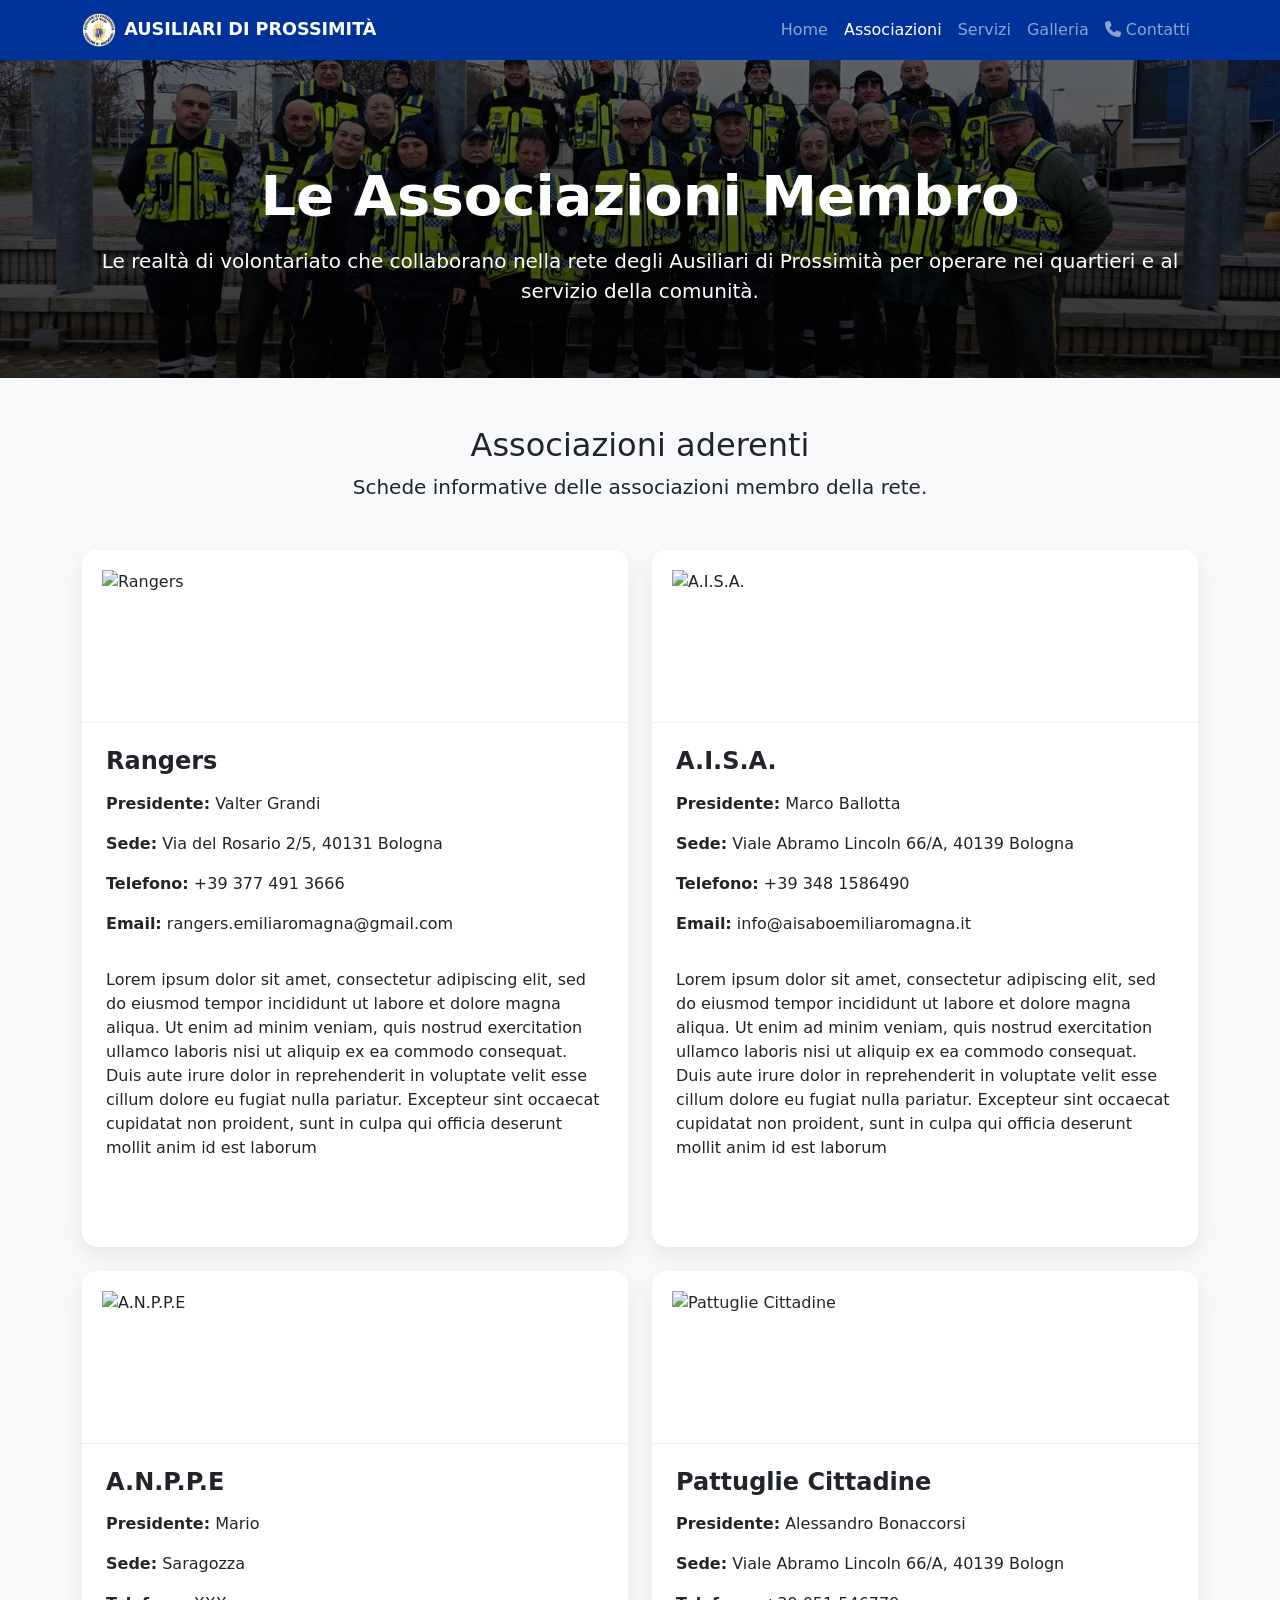
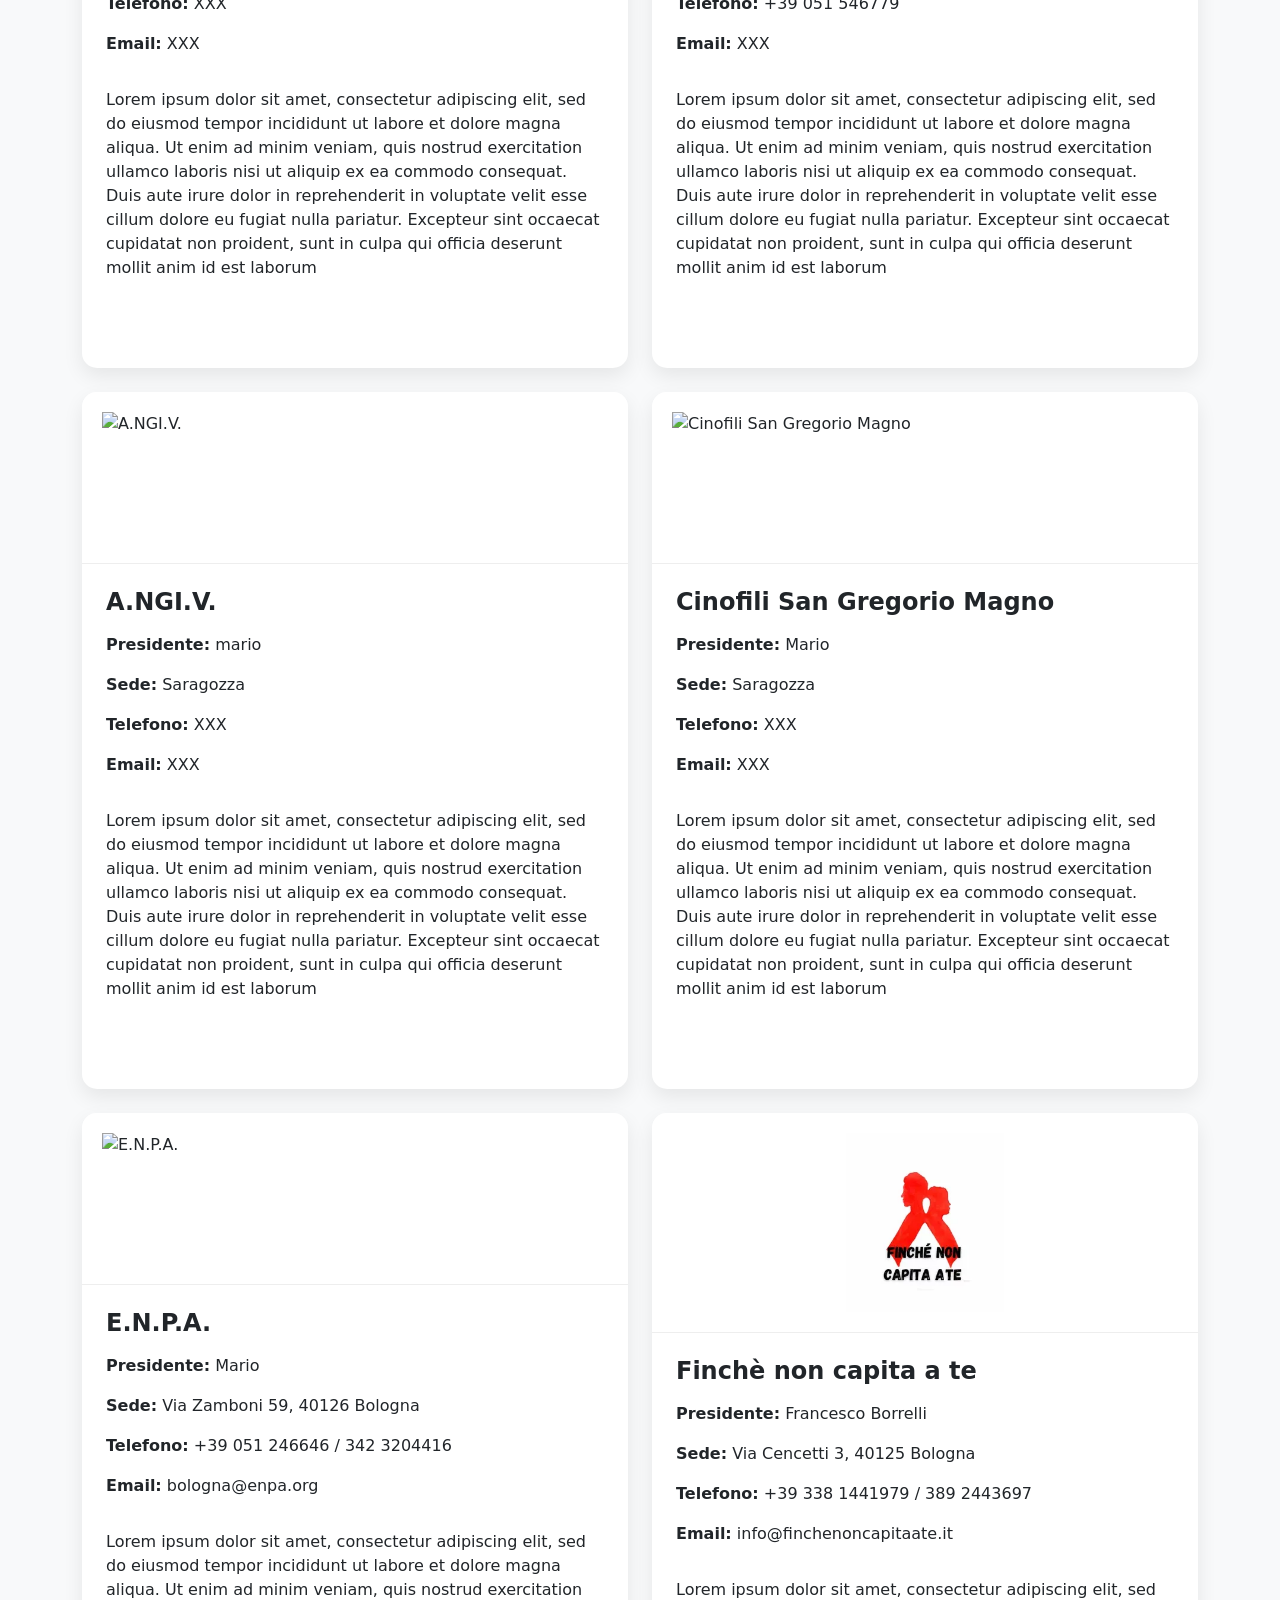
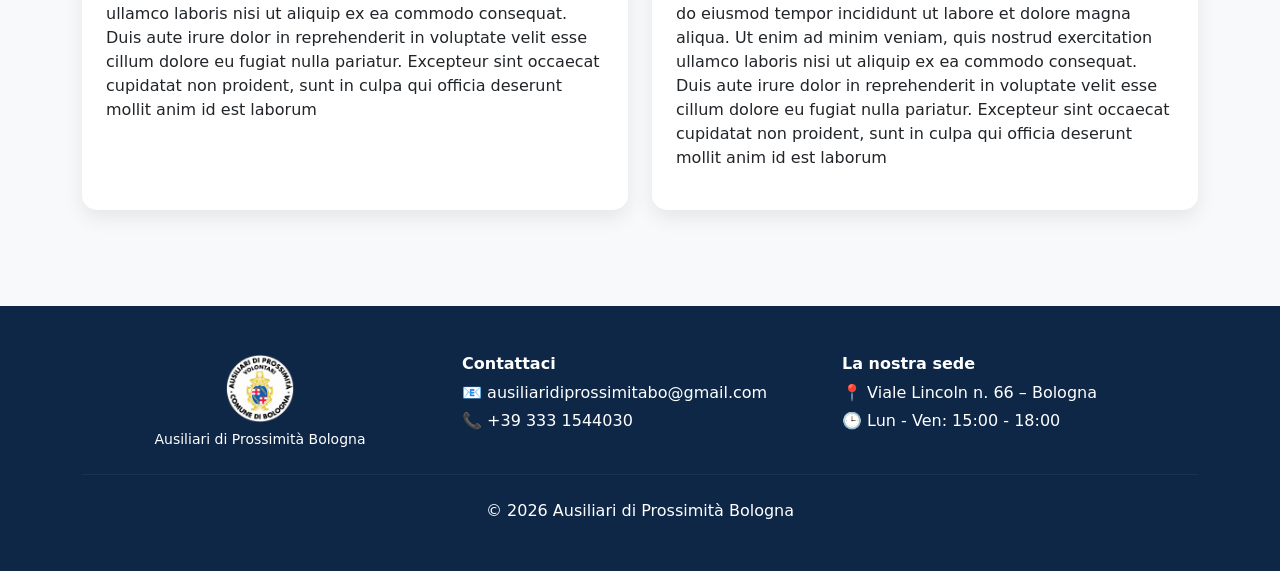
==== commit 33247050: "indicizzazione" ====
--- a/html/associazioni.html
+++ b/html/associazioni.html
@@ -5,6 +5,7 @@
     <meta charset="UTF-8">
     <meta name="viewport" content="width=device-width, initial-scale=1.0">
     <title>Associazioni Membro - Ausiliari di Prossimità Bologna</title>
+    <meta name="description" content="Le associazioni di volontariato aderenti alla rete degli Ausiliari di Prossimità Bologna: schede, sedi e contatti di ogni realtà del territorio." />
     <link href="https://cdn.jsdelivr.net/npm/bootstrap@5.3.3/dist/css/bootstrap.min.css" rel="stylesheet">
     <link rel="stylesheet" href="https://cdnjs.cloudflare.com/ajax/libs/font-awesome/6.5.2/css/all.min.css">
     <link rel="stylesheet" href="../css/common.css">
--- a/css/common.css
+++ b/css/common.css
@@ -33,7 +33,6 @@
 @media (max-width: 575.98px) {
     .navbar-brand {
         font-size: 0.82rem;
-        max-width: calc(100% - 56px);
     }
 
     .navbar-brand-text {
@@ -51,6 +50,35 @@
 
     .navbar-toggler {
         padding: 0.25rem 0.5rem;
+    }
+}
+
+/* MARCHIO CENTRATO SU MOBILE
+   Sotto i 992px la barra contiene tre elementi in fila: un segnaposto
+   vuoto a sinistra, il marchio al centro e il pulsante del menu a destra.
+   Dando al segnaposto la stessa larghezza del pulsante, il marchio resta
+   esattamente al centro invece di essere spinto a sinistra. */
+
+@media (max-width: 991.98px) {
+    .navbar-spazio,
+    .navbar-toggler {
+        flex: 0 0 46px;
+        width: 46px;
+    }
+
+    /* Il pulsante non ha piu' bisogno di padding orizzontale:
+       l'icona si centra da sola nella larghezza fissata sopra. */
+    .navbar-toggler {
+        padding-left: 0;
+        padding-right: 0;
+    }
+
+    .navbar-brand {
+        flex: 1 1 auto;
+        min-width: 0;
+        margin-right: 0;
+        justify-content: center;
+        text-align: center;
     }
 }
 /* FOOTER */
--- a/css/associazioni.css
+++ b/css/associazioni.css
@@ -31,12 +31,15 @@
     padding: 20px;
 }
 
-/* LOGO */
+/* LOGO
+   width/height al 100% + object-fit: contain fanno sì che ogni logo
+   venga ridimensionato per riempire lo spazio disponibile, il più
+   possibile mantenendo le proporzioni. Con "width: auto; height: auto"
+   (come prima) un logo con un file sorgente piccolo restava piccolo:
+   veniva solo rimpicciolito se troppo grande, mai ingrandito. */
 .association-logo-box img {
-    max-width: 100%;
-    max-height: 100%;
-    width: auto;
-    height: auto;
+    width: 100%;
+    height: 100%;
     object-fit: contain;
     object-position: center;
     display: block;
